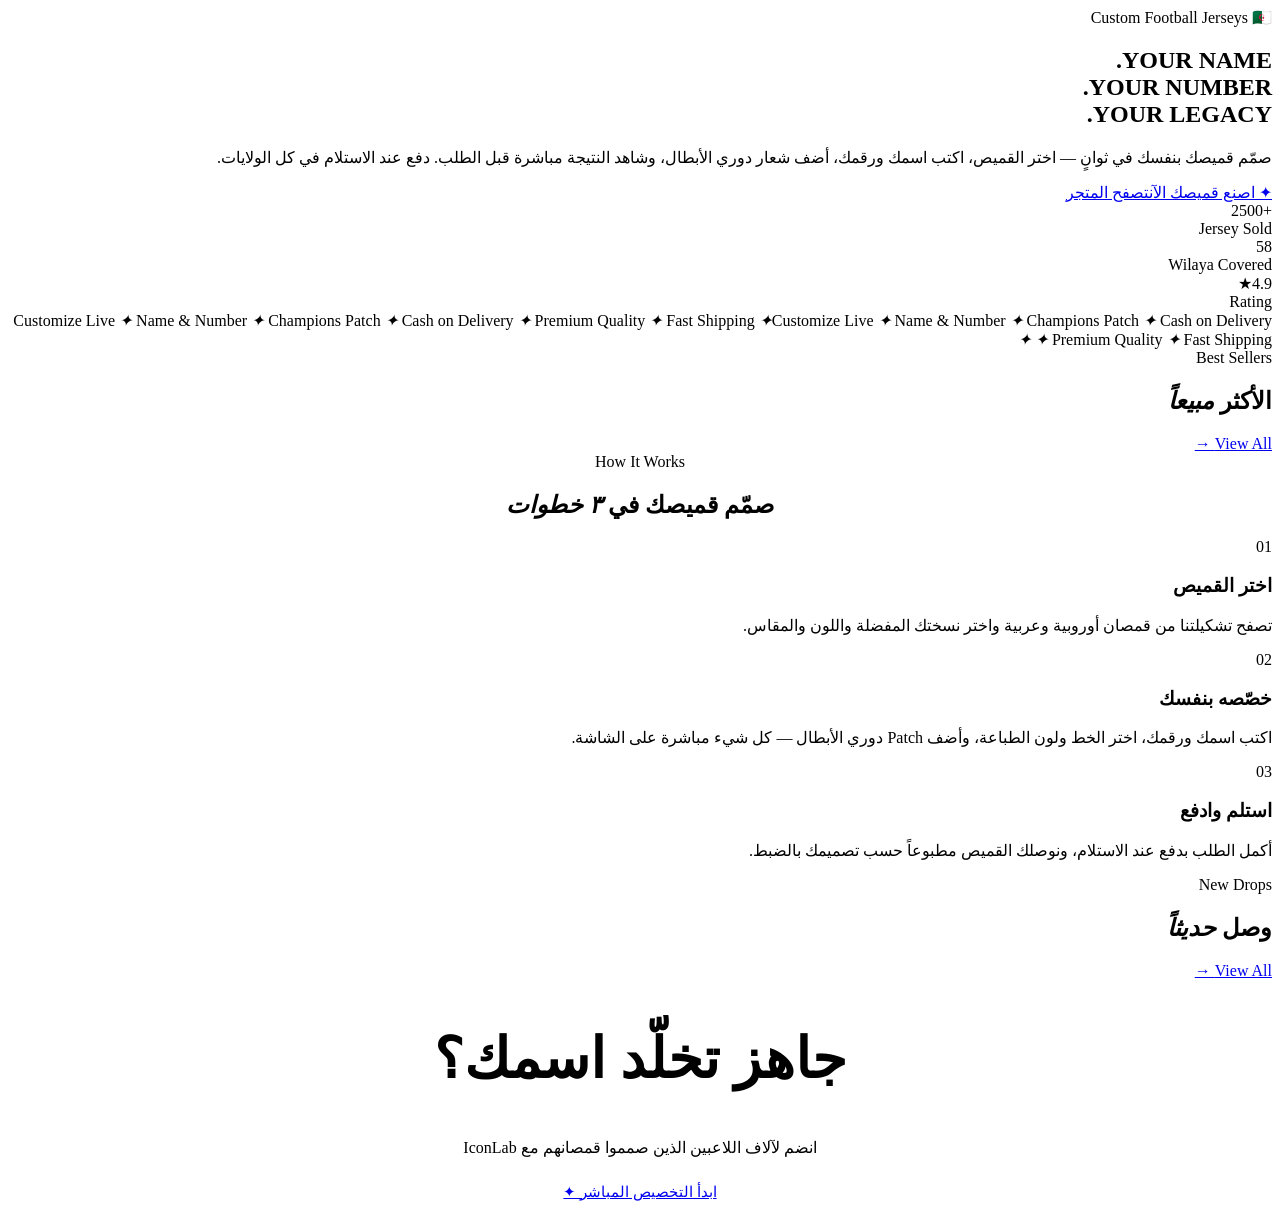
==== index.html @ 44ca44ce "Create index.html" ====
<!DOCTYPE html><html lang="ar" dir="rtl"><head><meta charset="UTF-8"><meta name="viewport" content="width=device-width, initial-scale=1.0">
<title>Home | IconLab</title>
<link rel="preconnect" href="https://fonts.googleapis.com"><link rel="preconnect" href="https://fonts.gstatic.com" crossorigin>
<link href="https://fonts.googleapis.com/css2?family=Bebas+Neue&family=Montserrat:wght@400;600;700;800&family=Anton&family=Teko:wght@500;600&family=Oswald:wght@500;700&display=swap" rel="stylesheet">
<link rel="stylesheet" href="css/style.css"><base target="_blank">
</head><body data-page="home" data-nav="Home">
<main>
<section class="hero"><div class="container hero-inner">
  <div>
    <span class="hero-tag">Custom Football Jerseys 🇩🇿</span>
    <h1>YOUR NAME.<br><span class="red">YOUR NUMBER.</span><br><span class="gold">YOUR LEGACY.</span></h1>
    <p>صمّم قميصك بنفسك في ثوانٍ — اختر القميص، اكتب اسمك ورقمك، أضف شعار دوري الأبطال، وشاهد النتيجة مباشرة قبل الطلب. دفع عند الاستلام في كل الولايات.</p>
    <div class="hero-actions"><a href="customizer.html" class="btn btn-red">✦ اصنع قميصك الآن</a><a href="shop.html" class="btn btn-outline">تصفح المتجر</a></div>
    <div class="hero-stats">
      <div><div class="num">+2500</div><div class="lbl">Jersey Sold</div></div>
      <div><div class="num">58</div><div class="lbl">Wilaya Covered</div></div>
      <div><div class="num">4.9★</div><div class="lbl">Rating</div></div>
    </div>
  </div>
  <div class="hero-visual"><div class="glow"></div><div class="hero-jersey" id="heroJersey"></div></div>
</div></section>

<div class="marquee"><div class="marquee-track"><span>Customize Live <i>✦</i> Name &amp; Number <i>✦</i> Champions Patch <i>✦</i> Cash on Delivery <i>✦</i> Premium Quality <i>✦</i> Fast Shipping <i>✦</i></span><span>Customize Live <i>✦</i> Name &amp; Number <i>✦</i> Champions Patch <i>✦</i> Cash on Delivery <i>✦</i> Premium Quality <i>✦</i> Fast Shipping <i>✦</i></span></div></div>

<section class="section"><div class="container">
  <div class="section-head"><div><span class="section-sub">Best Sellers</span><h2>الأكثر <em>مبيعاً</em></h2></div><a href="shop.html" class="btn btn-outline btn-sm">View All →</a></div>
  <div class="grid-products" id="featured"></div>
</div></section>

<section class="section" style="background:var(--dark);border-top:1px solid var(--line);border-bottom:1px solid var(--line)"><div class="container">
  <div class="section-head" style="justify-content:center;text-align:center"><div><span class="section-sub">How It Works</span><h2>صمّم قميصك في <em>٣ خطوات</em></h2></div></div>
  <div class="steps">
    <div class="step"><div class="n">01</div><h3>اختر القميص</h3><p>تصفح تشكيلتنا من قمصان أوروبية وعربية واختر نسختك المفضلة واللون والمقاس.</p></div>
    <div class="step"><div class="n">02</div><h3>خصّصه بنفسك</h3><p>اكتب اسمك ورقمك، اختر الخط ولون الطباعة، وأضف Patch دوري الأبطال — كل شيء مباشرة على الشاشة.</p></div>
    <div class="step"><div class="n">03</div><h3>استلم وادفع</h3><p>أكمل الطلب بدفع عند الاستلام، ونوصلك القميص مطبوعاً حسب تصميمك بالضبط.</p></div>
  </div>
</div></section>

<section class="section"><div class="container">
  <div class="section-head"><div><span class="section-sub">New Drops</span><h2>وصل <em>حديثاً</em></h2></div><a href="shop.html" class="btn btn-outline btn-sm">View All →</a></div>
  <div class="grid-products" id="latest"></div>
</div></section>

<section class="section" style="padding-top:0"><div class="container" style="text-align:center">
  <h2 style="font-size:clamp(34px,5vw,56px)">جاهز تخلّد <span style="color:var(--red)">اسمك</span>؟</h2>
  <p style="color:var(--grey);margin:14px 0 26px">انضم لآلاف اللاعبين الذين صمموا قمصانهم مع IconLab</p>
  <a href="customizer.html" class="btn btn-gold" style="font-size:15px;padding:18px 46px">ابدأ التخصيص المباشر ✦</a>
</div></section>
</main><script src="js/data.js"></script><script src="js/engine.js"></script><script src="js/pages.js"></script></body></html>
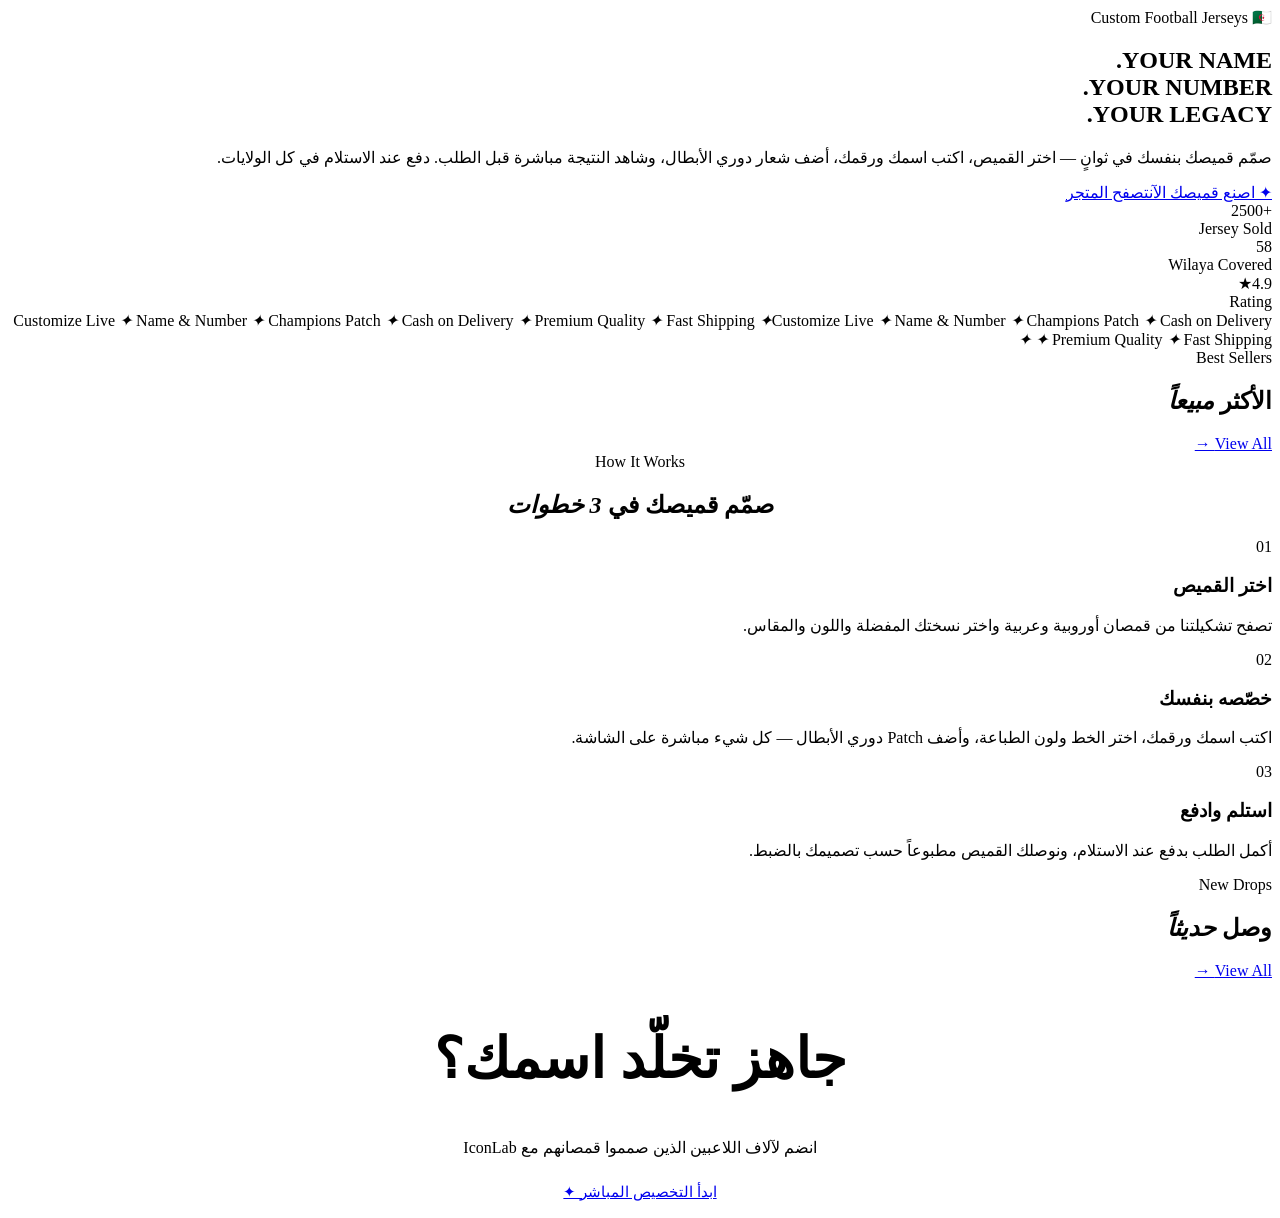
==== commit bf65c91c: "Add files via upload" ====
--- a/index.html
+++ b/index.html
@@ -1,49 +1,121 @@
-<!DOCTYPE html><html lang="ar" dir="rtl"><head><meta charset="UTF-8"><meta name="viewport" content="width=device-width, initial-scale=1.0">
-<title>Home | IconLab</title>
-<link rel="preconnect" href="https://fonts.googleapis.com"><link rel="preconnect" href="https://fonts.gstatic.com" crossorigin>
-<link href="https://fonts.googleapis.com/css2?family=Bebas+Neue&family=Montserrat:wght@400;600;700;800&family=Anton&family=Teko:wght@500;600&family=Oswald:wght@500;700&display=swap" rel="stylesheet">
-<link rel="stylesheet" href="css/style.css"><base target="_blank">
-</head><body data-page="home" data-nav="Home">
-<main>
-<section class="hero"><div class="container hero-inner">
-  <div>
-    <span class="hero-tag">Custom Football Jerseys 🇩🇿</span>
-    <h1>YOUR NAME.<br><span class="red">YOUR NUMBER.</span><br><span class="gold">YOUR LEGACY.</span></h1>
-    <p>صمّم قميصك بنفسك في ثوانٍ — اختر القميص، اكتب اسمك ورقمك، أضف شعار دوري الأبطال، وشاهد النتيجة مباشرة قبل الطلب. دفع عند الاستلام في كل الولايات.</p>
-    <div class="hero-actions"><a href="customizer.html" class="btn btn-red">✦ اصنع قميصك الآن</a><a href="shop.html" class="btn btn-outline">تصفح المتجر</a></div>
-    <div class="hero-stats">
-      <div><div class="num">+2500</div><div class="lbl">Jersey Sold</div></div>
-      <div><div class="num">58</div><div class="lbl">Wilaya Covered</div></div>
-      <div><div class="num">4.9★</div><div class="lbl">Rating</div></div>
-    </div>
-  </div>
-  <div class="hero-visual"><div class="glow"></div><div class="hero-jersey" id="heroJersey"></div></div>
-</div></section>
-
-<div class="marquee"><div class="marquee-track"><span>Customize Live <i>✦</i> Name &amp; Number <i>✦</i> Champions Patch <i>✦</i> Cash on Delivery <i>✦</i> Premium Quality <i>✦</i> Fast Shipping <i>✦</i></span><span>Customize Live <i>✦</i> Name &amp; Number <i>✦</i> Champions Patch <i>✦</i> Cash on Delivery <i>✦</i> Premium Quality <i>✦</i> Fast Shipping <i>✦</i></span></div></div>
-
-<section class="section"><div class="container">
-  <div class="section-head"><div><span class="section-sub">Best Sellers</span><h2>الأكثر <em>مبيعاً</em></h2></div><a href="shop.html" class="btn btn-outline btn-sm">View All →</a></div>
-  <div class="grid-products" id="featured"></div>
-</div></section>
-
-<section class="section" style="background:var(--dark);border-top:1px solid var(--line);border-bottom:1px solid var(--line)"><div class="container">
-  <div class="section-head" style="justify-content:center;text-align:center"><div><span class="section-sub">How It Works</span><h2>صمّم قميصك في <em>٣ خطوات</em></h2></div></div>
-  <div class="steps">
-    <div class="step"><div class="n">01</div><h3>اختر القميص</h3><p>تصفح تشكيلتنا من قمصان أوروبية وعربية واختر نسختك المفضلة واللون والمقاس.</p></div>
-    <div class="step"><div class="n">02</div><h3>خصّصه بنفسك</h3><p>اكتب اسمك ورقمك، اختر الخط ولون الطباعة، وأضف Patch دوري الأبطال — كل شيء مباشرة على الشاشة.</p></div>
-    <div class="step"><div class="n">03</div><h3>استلم وادفع</h3><p>أكمل الطلب بدفع عند الاستلام، ونوصلك القميص مطبوعاً حسب تصميمك بالضبط.</p></div>
-  </div>
-</div></section>
-
-<section class="section"><div class="container">
-  <div class="section-head"><div><span class="section-sub">New Drops</span><h2>وصل <em>حديثاً</em></h2></div><a href="shop.html" class="btn btn-outline btn-sm">View All →</a></div>
-  <div class="grid-products" id="latest"></div>
-</div></section>
-
-<section class="section" style="padding-top:0"><div class="container" style="text-align:center">
-  <h2 style="font-size:clamp(34px,5vw,56px)">جاهز تخلّد <span style="color:var(--red)">اسمك</span>؟</h2>
-  <p style="color:var(--grey);margin:14px 0 26px">انضم لآلاف اللاعبين الذين صمموا قمصانهم مع IconLab</p>
-  <a href="customizer.html" class="btn btn-gold" style="font-size:15px;padding:18px 46px">ابدأ التخصيص المباشر ✦</a>
-</div></section>
-</main><script src="js/data.js"></script><script src="js/engine.js"></script><script src="js/pages.js"></script></body></html>
+<!DOCTYPE html>
+<html lang="ar" dir="rtl">
+
+<head>
+  <meta charset="UTF-8">
+  <meta name="viewport" content="width=device-width, initial-scale=1.0">
+  <title>Home | IconLab</title>
+  <link rel="preconnect" href="https://fonts.googleapis.com">
+  <link rel="preconnect" href="https://fonts.gstatic.com" crossorigin>
+  <link
+    href="https://fonts.googleapis.com/css2?family=Bebas+Neue&family=Montserrat:wght@400;600;700;800&family=Anton&family=Teko:wght@500;600&family=Oswald:wght@500;700&display=swap"
+    rel="stylesheet">
+  <link rel="stylesheet" href="css/style.css">
+  <base target="_blank">
+</head>
+
+<body data-page="home" data-nav="Home">
+  <main>
+    <section class="hero">
+      <div class="container hero-inner">
+        <div>
+          <span class="hero-tag">Custom Football Jerseys 🇩🇿</span>
+          <h1>YOUR NAME.<br><span class="red">YOUR NUMBER.</span><br><span class="gold">YOUR LEGACY.</span></h1>
+          <p>صمّم قميصك بنفسك في ثوانٍ — اختر القميص، اكتب اسمك ورقمك، أضف شعار دوري الأبطال، وشاهد النتيجة مباشرة قبل
+            الطلب. دفع عند الاستلام في كل الولايات.</p>
+          <div class="hero-actions"><a href="customizer.html" class="btn btn-red">✦ اصنع قميصك الآن</a><a
+              href="shop.html" class="btn btn-outline">تصفح المتجر</a></div>
+          <div class="hero-stats">
+            <div>
+              <div class="num">+2500</div>
+              <div class="lbl">Jersey Sold</div>
+            </div>
+            <div>
+              <div class="num">58</div>
+              <div class="lbl">Wilaya Covered</div>
+            </div>
+            <div>
+              <div class="num">4.9★</div>
+              <div class="lbl">Rating</div>
+            </div>
+          </div>
+        </div>
+        <div class="hero-visual">
+          <div class="glow"></div>
+          <div class="hero-jersey" id="heroJersey"></div>
+        </div>
+      </div>
+    </section>
+
+    <div class="marquee">
+      <div class="marquee-track"><span>Customize Live <i>✦</i> Name &amp; Number <i>✦</i> Champions Patch <i>✦</i> Cash
+          on Delivery <i>✦</i> Premium Quality <i>✦</i> Fast Shipping <i>✦</i></span><span>Customize Live <i>✦</i> Name
+          &amp; Number <i>✦</i> Champions Patch <i>✦</i> Cash on Delivery <i>✦</i> Premium Quality <i>✦</i> Fast
+          Shipping <i>✦</i></span></div>
+    </div>
+
+    <section class="section">
+      <div class="container">
+        <div class="section-head">
+          <div><span class="section-sub">Best Sellers</span>
+            <h2>الأكثر <em>مبيعاً</em></h2>
+          </div><a href="shop.html" class="btn btn-outline btn-sm">View All →</a>
+        </div>
+        <div class="grid-products" id="featured"></div>
+      </div>
+    </section>
+
+    <section class="section"
+      style="background:var(--dark);border-top:1px solid var(--line);border-bottom:1px solid var(--line)">
+      <div class="container">
+        <div class="section-head" style="justify-content:center;text-align:center">
+          <div><span class="section-sub">How It Works</span>
+            <h2>صمّم قميصك في <em>3 خطوات</em></h2>
+          </div>
+        </div>
+        <div class="steps">
+          <div class="step">
+            <div class="n">01</div>
+            <h3>اختر القميص</h3>
+            <p>تصفح تشكيلتنا من قمصان أوروبية وعربية واختر نسختك المفضلة واللون والمقاس.</p>
+          </div>
+          <div class="step">
+            <div class="n">02</div>
+            <h3>خصّصه بنفسك</h3>
+            <p>اكتب اسمك ورقمك، اختر الخط ولون الطباعة، وأضف Patch دوري الأبطال — كل شيء مباشرة على الشاشة.</p>
+          </div>
+          <div class="step">
+            <div class="n">03</div>
+            <h3>استلم وادفع</h3>
+            <p>أكمل الطلب بدفع عند الاستلام، ونوصلك القميص مطبوعاً حسب تصميمك بالضبط.</p>
+          </div>
+        </div>
+      </div>
+    </section>
+
+    <section class="section">
+      <div class="container">
+        <div class="section-head">
+          <div><span class="section-sub">New Drops</span>
+            <h2>وصل <em>حديثاً</em></h2>
+          </div><a href="shop.html" class="btn btn-outline btn-sm">View All →</a>
+        </div>
+        <div class="grid-products" id="latest"></div>
+      </div>
+    </section>
+
+    <section class="section" style="padding-top:0">
+      <div class="container" style="text-align:center">
+        <h2 style="font-size:clamp(34px,5vw,56px)">جاهز تخلّد <span style="color:var(--red)">اسمك</span>؟</h2>
+        <p style="color:var(--grey);margin:14px 0 26px">انضم لآلاف اللاعبين الذين صمموا قمصانهم مع IconLab</p>
+        <a href="customizer.html" class="btn btn-gold" style="font-size:15px;padding:18px 46px">ابدأ التخصيص المباشر
+          ✦</a>
+      </div>
+    </section>
+  </main>
+  <script src="js/data.js"></script>
+  <script src="js/engine.js"></script>
+  <script src="js/pages.js"></script>
+</body>
+
+</html>
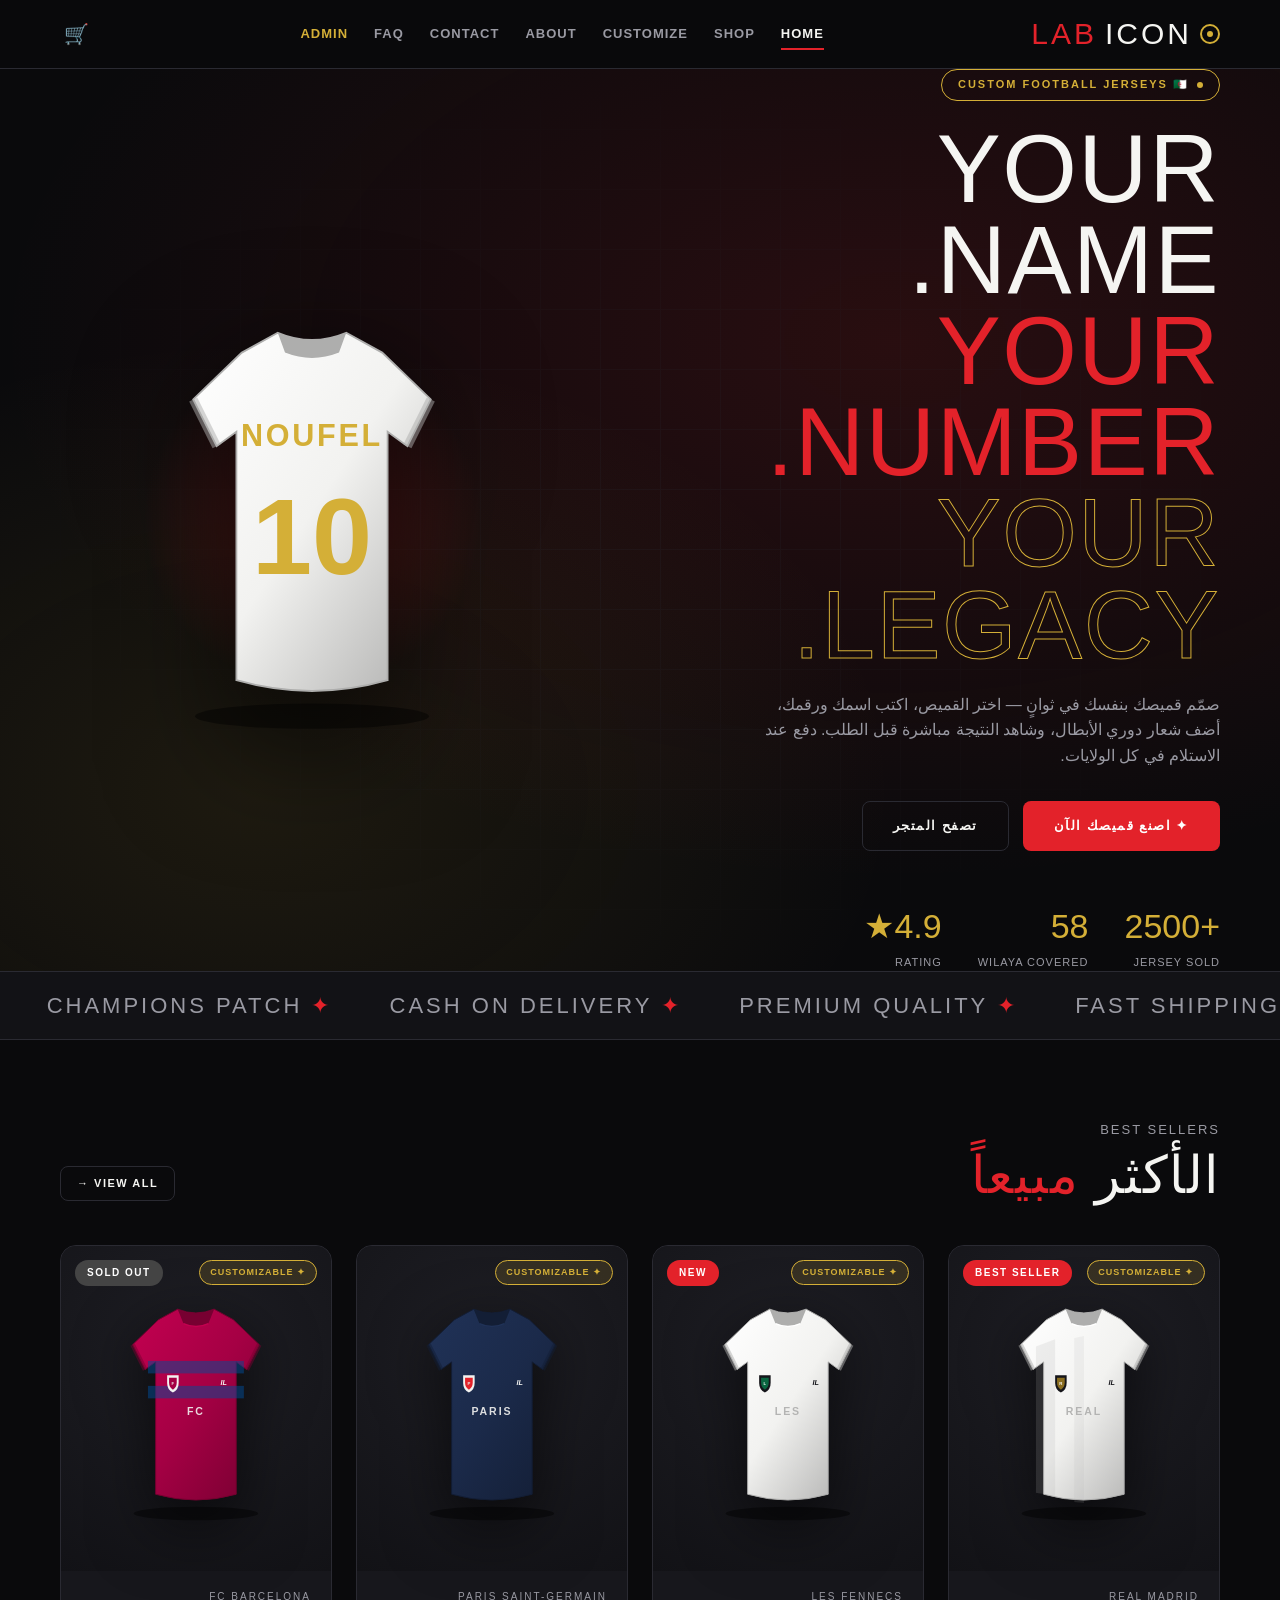
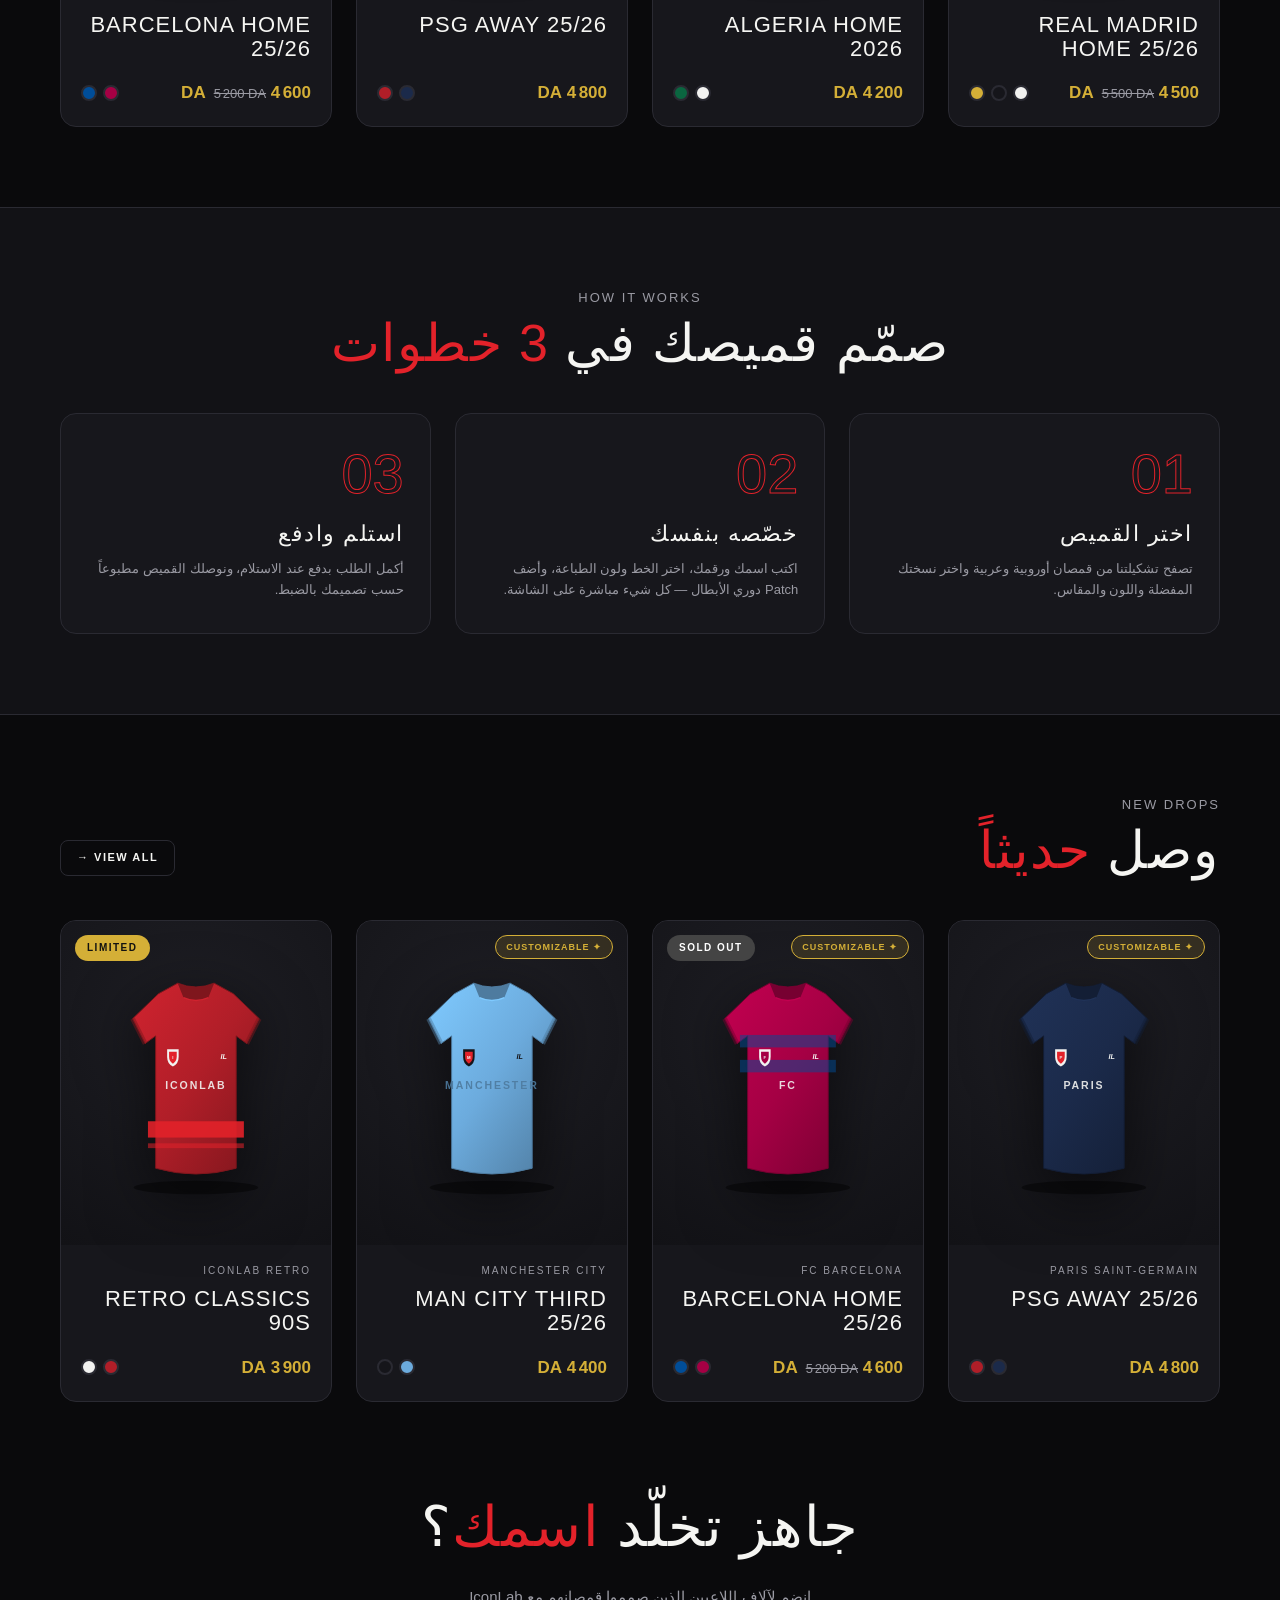
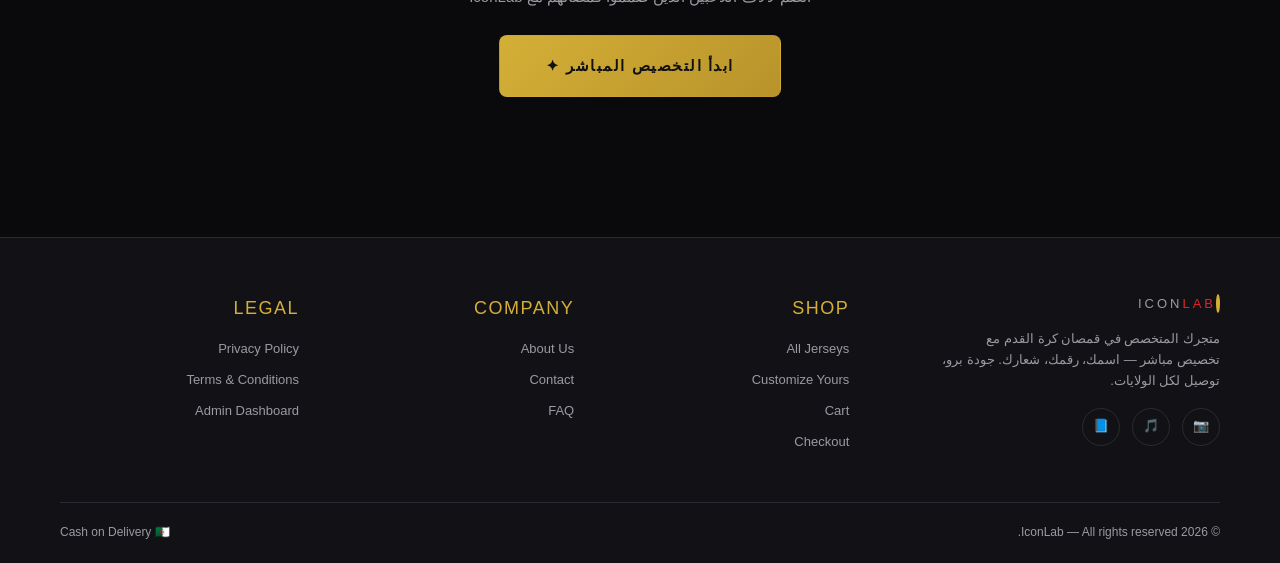
==== commit 0f93bc96: "Fix HTML template placeholders and enhance Live Customizer UI Co-authored-by: imadtbn <220245478+ima" ====
--- a/index.html
+++ b/index.html
@@ -1,121 +1,120 @@
-<!DOCTYPE html>
-<html lang="ar" dir="rtl">
-
-<head>
-  <meta charset="UTF-8">
-  <meta name="viewport" content="width=device-width, initial-scale=1.0">
-  <title>Home | IconLab</title>
-  <link rel="preconnect" href="https://fonts.googleapis.com">
-  <link rel="preconnect" href="https://fonts.gstatic.com" crossorigin>
-  <link
-    href="https://fonts.googleapis.com/css2?family=Bebas+Neue&family=Montserrat:wght@400;600;700;800&family=Anton&family=Teko:wght@500;600&family=Oswald:wght@500;700&display=swap"
-    rel="stylesheet">
-  <link rel="stylesheet" href="css/style.css">
-  <base target="_blank">
-</head>
-
-<body data-page="home" data-nav="Home">
-  <main>
-    <section class="hero">
-      <div class="container hero-inner">
-        <div>
-          <span class="hero-tag">Custom Football Jerseys 🇩🇿</span>
-          <h1>YOUR NAME.<br><span class="red">YOUR NUMBER.</span><br><span class="gold">YOUR LEGACY.</span></h1>
-          <p>صمّم قميصك بنفسك في ثوانٍ — اختر القميص، اكتب اسمك ورقمك، أضف شعار دوري الأبطال، وشاهد النتيجة مباشرة قبل
-            الطلب. دفع عند الاستلام في كل الولايات.</p>
-          <div class="hero-actions"><a href="customizer.html" class="btn btn-red">✦ اصنع قميصك الآن</a><a
-              href="shop.html" class="btn btn-outline">تصفح المتجر</a></div>
-          <div class="hero-stats">
-            <div>
-              <div class="num">+2500</div>
-              <div class="lbl">Jersey Sold</div>
-            </div>
-            <div>
-              <div class="num">58</div>
-              <div class="lbl">Wilaya Covered</div>
-            </div>
-            <div>
-              <div class="num">4.9★</div>
-              <div class="lbl">Rating</div>
-            </div>
-          </div>
-        </div>
-        <div class="hero-visual">
-          <div class="glow"></div>
-          <div class="hero-jersey" id="heroJersey"></div>
-        </div>
-      </div>
-    </section>
-
-    <div class="marquee">
-      <div class="marquee-track"><span>Customize Live <i>✦</i> Name &amp; Number <i>✦</i> Champions Patch <i>✦</i> Cash
-          on Delivery <i>✦</i> Premium Quality <i>✦</i> Fast Shipping <i>✦</i></span><span>Customize Live <i>✦</i> Name
-          &amp; Number <i>✦</i> Champions Patch <i>✦</i> Cash on Delivery <i>✦</i> Premium Quality <i>✦</i> Fast
-          Shipping <i>✦</i></span></div>
-    </div>
-
-    <section class="section">
-      <div class="container">
-        <div class="section-head">
-          <div><span class="section-sub">Best Sellers</span>
-            <h2>الأكثر <em>مبيعاً</em></h2>
-          </div><a href="shop.html" class="btn btn-outline btn-sm">View All →</a>
-        </div>
-        <div class="grid-products" id="featured"></div>
-      </div>
-    </section>
-
-    <section class="section"
-      style="background:var(--dark);border-top:1px solid var(--line);border-bottom:1px solid var(--line)">
-      <div class="container">
-        <div class="section-head" style="justify-content:center;text-align:center">
-          <div><span class="section-sub">How It Works</span>
-            <h2>صمّم قميصك في <em>3 خطوات</em></h2>
-          </div>
-        </div>
-        <div class="steps">
-          <div class="step">
-            <div class="n">01</div>
-            <h3>اختر القميص</h3>
-            <p>تصفح تشكيلتنا من قمصان أوروبية وعربية واختر نسختك المفضلة واللون والمقاس.</p>
-          </div>
-          <div class="step">
-            <div class="n">02</div>
-            <h3>خصّصه بنفسك</h3>
-            <p>اكتب اسمك ورقمك، اختر الخط ولون الطباعة، وأضف Patch دوري الأبطال — كل شيء مباشرة على الشاشة.</p>
-          </div>
-          <div class="step">
-            <div class="n">03</div>
-            <h3>استلم وادفع</h3>
-            <p>أكمل الطلب بدفع عند الاستلام، ونوصلك القميص مطبوعاً حسب تصميمك بالضبط.</p>
-          </div>
-        </div>
-      </div>
-    </section>
-
-    <section class="section">
-      <div class="container">
-        <div class="section-head">
-          <div><span class="section-sub">New Drops</span>
-            <h2>وصل <em>حديثاً</em></h2>
-          </div><a href="shop.html" class="btn btn-outline btn-sm">View All →</a>
-        </div>
-        <div class="grid-products" id="latest"></div>
-      </div>
-    </section>
-
-    <section class="section" style="padding-top:0">
-      <div class="container" style="text-align:center">
-        <h2 style="font-size:clamp(34px,5vw,56px)">جاهز تخلّد <span style="color:var(--red)">اسمك</span>؟</h2>
-        <p style="color:var(--grey);margin:14px 0 26px">انضم لآلاف اللاعبين الذين صمموا قمصانهم مع IconLab</p>
-        <a href="customizer.html" class="btn btn-gold" style="font-size:15px;padding:18px 46px">ابدأ التخصيص المباشر
-          ✦</a>
-      </div>
-    </section>
-  </main>
-  <script src="js/data.js"></script>
-  <script src="js/engine.js"></script>
-  <script src="js/pages.js"></script>
-</body>
-
+<!DOCTYPE html>
+<html lang="ar" dir="rtl">
+
+<head>
+  <meta charset="UTF-8">
+  <meta name="viewport" content="width=device-width, initial-scale=1.0">
+  <title>Home | IconLab</title>
+  <link rel="preconnect" href="https://fonts.googleapis.com">
+  <link rel="preconnect" href="https://fonts.gstatic.com" crossorigin>
+  <link
+    href="https://fonts.googleapis.com/css2?family=Bebas+Neue&family=Montserrat:wght@400;600;700;800&family=Anton&family=Teko:wght@500;600&family=Oswald:wght@500;700&display=swap"
+    rel="stylesheet">
+  <link rel="stylesheet" href="css/style.css">
+</head>
+
+<body data-page="home" data-nav="Home">
+  <main>
+    <section class="hero">
+      <div class="container hero-inner">
+        <div>
+          <span class="hero-tag">Custom Football Jerseys 🇩🇿</span>
+          <h1>YOUR NAME.<br><span class="red">YOUR NUMBER.</span><br><span class="gold">YOUR LEGACY.</span></h1>
+          <p>صمّم قميصك بنفسك في ثوانٍ — اختر القميص، اكتب اسمك ورقمك، أضف شعار دوري الأبطال، وشاهد النتيجة مباشرة قبل
+            الطلب. دفع عند الاستلام في كل الولايات.</p>
+          <div class="hero-actions"><a href="customizer.html" class="btn btn-red">✦ اصنع قميصك الآن</a><a
+              href="shop.html" class="btn btn-outline">تصفح المتجر</a></div>
+          <div class="hero-stats">
+            <div>
+              <div class="num">+2500</div>
+              <div class="lbl">Jersey Sold</div>
+            </div>
+            <div>
+              <div class="num">58</div>
+              <div class="lbl">Wilaya Covered</div>
+            </div>
+            <div>
+              <div class="num">4.9★</div>
+              <div class="lbl">Rating</div>
+            </div>
+          </div>
+        </div>
+        <div class="hero-visual">
+          <div class="glow"></div>
+          <div class="hero-jersey" id="heroJersey"></div>
+        </div>
+      </div>
+    </section>
+
+    <div class="marquee">
+      <div class="marquee-track"><span>Customize Live <i>✦</i> Name &amp; Number <i>✦</i> Champions Patch <i>✦</i> Cash
+          on Delivery <i>✦</i> Premium Quality <i>✦</i> Fast Shipping <i>✦</i></span><span>Customize Live <i>✦</i> Name
+          &amp; Number <i>✦</i> Champions Patch <i>✦</i> Cash on Delivery <i>✦</i> Premium Quality <i>✦</i> Fast
+          Shipping <i>✦</i></span></div>
+    </div>
+
+    <section class="section">
+      <div class="container">
+        <div class="section-head">
+          <div><span class="section-sub">Best Sellers</span>
+            <h2>الأكثر <em>مبيعاً</em></h2>
+          </div><a href="shop.html" class="btn btn-outline btn-sm">View All →</a>
+        </div>
+        <div class="grid-products" id="featured"></div>
+      </div>
+    </section>
+
+    <section class="section"
+      style="background:var(--dark);border-top:1px solid var(--line);border-bottom:1px solid var(--line)">
+      <div class="container">
+        <div class="section-head" style="justify-content:center;text-align:center">
+          <div><span class="section-sub">How It Works</span>
+            <h2>صمّم قميصك في <em>3 خطوات</em></h2>
+          </div>
+        </div>
+        <div class="steps">
+          <div class="step">
+            <div class="n">01</div>
+            <h3>اختر القميص</h3>
+            <p>تصفح تشكيلتنا من قمصان أوروبية وعربية واختر نسختك المفضلة واللون والمقاس.</p>
+          </div>
+          <div class="step">
+            <div class="n">02</div>
+            <h3>خصّصه بنفسك</h3>
+            <p>اكتب اسمك ورقمك، اختر الخط ولون الطباعة، وأضف Patch دوري الأبطال — كل شيء مباشرة على الشاشة.</p>
+          </div>
+          <div class="step">
+            <div class="n">03</div>
+            <h3>استلم وادفع</h3>
+            <p>أكمل الطلب بدفع عند الاستلام، ونوصلك القميص مطبوعاً حسب تصميمك بالضبط.</p>
+          </div>
+        </div>
+      </div>
+    </section>
+
+    <section class="section">
+      <div class="container">
+        <div class="section-head">
+          <div><span class="section-sub">New Drops</span>
+            <h2>وصل <em>حديثاً</em></h2>
+          </div><a href="shop.html" class="btn btn-outline btn-sm">View All →</a>
+        </div>
+        <div class="grid-products" id="latest"></div>
+      </div>
+    </section>
+
+    <section class="section" style="padding-top:0">
+      <div class="container" style="text-align:center">
+        <h2 style="font-size:clamp(34px,5vw,56px)">جاهز تخلّد <span style="color:var(--red)">اسمك</span>؟</h2>
+        <p style="color:var(--grey);margin:14px 0 26px">انضم لآلاف اللاعبين الذين صمموا قمصانهم مع IconLab</p>
+        <a href="customizer.html" class="btn btn-gold" style="font-size:15px;padding:18px 46px">ابدأ التخصيص المباشر
+          ✦</a>
+      </div>
+    </section>
+  </main>
+  <script src="js/data.js"></script>
+  <script src="js/engine.js"></script>
+  <script src="js/pages.js"></script>
+</body>
+
 </html>
--- a/css/style.css
+++ b/css/style.css
@@ -0,0 +1,1581 @@
+/* ============ ICONLAB - PREMIUM FOOTBALL STORE ============ */
+:root {
+  --black: #0a0a0c;
+  --dark: #121216;
+  --card: #17171c;
+  --card2: #1e1e24;
+  --white: #f5f5f2;
+  --grey: #9a9aa3;
+  --line: #2a2a32;
+  --red: #e3222a;
+  --gold: #d4af37;
+  --gold2: #f0d47a;
+  --radius: 16px;
+  --font-head: "Bebas Neue", sans-serif;
+  --font-body: "Montserrat", sans-serif;
+}
+* {
+  margin: 0;
+  padding: 0;
+  box-sizing: border-box;
+}
+html {
+  scroll-behavior: smooth;
+}
+body {
+  background: var(--black);
+  color: var(--white);
+  font-family: var(--font-body);
+  font-size: 15px;
+  line-height: 1.6;
+  -webkit-font-smoothing: antialiased;
+}
+h1,
+h2,
+h3,
+h4,
+.bebas {
+  font-family: var(--font-head);
+  letter-spacing: 1.5px;
+  font-weight: 400;
+}
+img,
+svg {
+  max-width: 100%;
+  display: block;
+}
+a {
+  color: inherit;
+  text-decoration: none;
+}
+button {
+  font-family: inherit;
+  cursor: pointer;
+  border: none;
+}
+input,
+select,
+textarea {
+  font-family: inherit;
+  font-size: 14px;
+}
+.container {
+  max-width: 1200px;
+  margin: 0 auto;
+  padding: 0 20px;
+}
+::selection {
+  background: var(--red);
+  color: #fff;
+}
+::-webkit-scrollbar {
+  width: 9px;
+}
+::-webkit-scrollbar-track {
+  background: var(--dark);
+}
+::-webkit-scrollbar-thumb {
+  background: #333;
+  border-radius: 9px;
+}
+
+/* ---------- HEADER ---------- */
+header {
+  position: sticky;
+  top: 0;
+  z-index: 100;
+  background: rgba(10, 10, 12, 0.88);
+  backdrop-filter: blur(14px);
+  border-bottom: 1px solid var(--line);
+}
+.nav {
+  display: flex;
+  align-items: center;
+  justify-content: space-between;
+  height: 68px;
+}
+.logo {
+  font-family: var(--font-head);
+  font-size: 30px;
+  letter-spacing: 3px;
+  display: flex;
+  align-items: center;
+  gap: 8px;
+}
+.logo span {
+  color: var(--red);
+}
+.logo .ball {
+  width: 20px;
+  height: 20px;
+  border: 2px solid var(--gold);
+  border-radius: 50%;
+  position: relative;
+}
+.logo .ball::after {
+  content: "";
+  position: absolute;
+  inset: 5px;
+  background: var(--gold);
+  border-radius: 50%;
+}
+.nav-links {
+  display: flex;
+  gap: 26px;
+  align-items: center;
+  font-size: 13px;
+  font-weight: 600;
+  text-transform: uppercase;
+  letter-spacing: 1px;
+}
+.nav-links a {
+  color: var(--grey);
+  transition: 0.25s;
+  position: relative;
+}
+.nav-links a:hover,
+.nav-links a.active {
+  color: var(--white);
+}
+.nav-links a.active::after {
+  content: "";
+  position: absolute;
+  left: 0;
+  right: 0;
+  bottom: -6px;
+  height: 2px;
+  background: var(--red);
+}
+.nav-icons {
+  display: flex;
+  gap: 16px;
+  align-items: center;
+}
+.icon-btn {
+  background: none;
+  color: var(--white);
+  font-size: 20px;
+  position: relative;
+  padding: 4px;
+}
+.cart-count {
+  position: absolute;
+  top: -6px;
+  right: -8px;
+  background: var(--red);
+  color: #fff;
+  font-size: 10px;
+  font-weight: 700;
+  width: 18px;
+  height: 18px;
+  border-radius: 50%;
+  display: flex;
+  align-items: center;
+  justify-content: center;
+}
+.burger {
+  display: none;
+  background: none;
+  color: #fff;
+  font-size: 24px;
+}
+
+/* ---------- BUTTONS ---------- */
+.btn {
+  display: inline-flex;
+  align-items: center;
+  justify-content: center;
+  gap: 10px;
+  padding: 14px 30px;
+  font-weight: 700;
+  font-size: 13px;
+  letter-spacing: 1.5px;
+  text-transform: uppercase;
+  border-radius: 8px;
+  transition: 0.25s;
+  border: 1px solid transparent;
+}
+.btn-red {
+  background: var(--red);
+  color: #fff;
+}
+.btn-red:hover {
+  background: #c01820;
+  transform: translateY(-2px);
+  box-shadow: 0 8px 24px rgba(227, 34, 42, 0.35);
+}
+.btn-gold {
+  background: linear-gradient(135deg, var(--gold), #b8932a);
+  color: #111;
+}
+.btn-gold:hover {
+  transform: translateY(-2px);
+  box-shadow: 0 8px 24px rgba(212, 175, 55, 0.3);
+}
+.btn-outline {
+  background: transparent;
+  color: var(--white);
+  border-color: var(--line);
+}
+.btn-outline:hover {
+  border-color: var(--gold);
+  color: var(--gold);
+}
+.btn-dark {
+  background: var(--card2);
+  color: var(--white);
+}
+.btn-dark:hover {
+  border-color: var(--red);
+}
+.btn-block {
+  width: 100%;
+}
+.btn:disabled {
+  opacity: 0.45;
+  cursor: not-allowed;
+  transform: none !important;
+}
+.btn-sm {
+  padding: 8px 16px;
+  font-size: 11px;
+}
+
+/* ---------- HERO ---------- */
+.hero {
+  position: relative;
+  min-height: 82vh;
+  display: flex;
+  align-items: center;
+  overflow: hidden;
+  background:
+    radial-gradient(
+      ellipse 70% 60% at 70% 30%,
+      rgba(227, 34, 42, 0.14),
+      transparent
+    ),
+    radial-gradient(
+      ellipse 50% 50% at 20% 80%,
+      rgba(212, 175, 55, 0.1),
+      transparent
+    ),
+    var(--black);
+}
+.hero::before {
+  content: "";
+  position: absolute;
+  inset: 0;
+  background-image:
+    linear-gradient(var(--line) 1px, transparent 1px),
+    linear-gradient(90deg, var(--line) 1px, transparent 1px);
+  background-size: 60px 60px;
+  opacity: 0.25;
+  mask-image: radial-gradient(ellipse at center, black, transparent 75%);
+}
+.hero-inner {
+  position: relative;
+  display: grid;
+  grid-template-columns: 1.1fr 0.9fr;
+  gap: 40px;
+  align-items: center;
+  width: 100%;
+}
+.hero-tag {
+  display: inline-flex;
+  align-items: center;
+  gap: 8px;
+  border: 1px solid var(--gold);
+  color: var(--gold);
+  padding: 6px 16px;
+  border-radius: 99px;
+  font-size: 11px;
+  font-weight: 700;
+  letter-spacing: 2px;
+  text-transform: uppercase;
+  margin-bottom: 22px;
+}
+.hero-tag::before {
+  content: "";
+  width: 6px;
+  height: 6px;
+  background: var(--gold);
+  border-radius: 50%;
+}
+.hero h1 {
+  font-size: clamp(52px, 8vw, 96px);
+  line-height: 0.95;
+  text-transform: uppercase;
+}
+.hero h1 .red {
+  color: var(--red);
+}
+.hero h1 .gold {
+  color: var(--gold);
+  -webkit-text-stroke: 1px var(--gold);
+  color: transparent;
+}
+.hero p {
+  color: var(--grey);
+  max-width: 480px;
+  margin: 22px 0 32px;
+  font-size: 16px;
+}
+.hero-actions {
+  display: flex;
+  gap: 14px;
+  flex-wrap: wrap;
+}
+.hero-stats {
+  display: flex;
+  gap: 36px;
+  margin-top: 48px;
+}
+.hero-stats .num {
+  font-family: var(--font-head);
+  font-size: 34px;
+  color: var(--gold);
+}
+.hero-stats .lbl {
+  font-size: 11px;
+  color: var(--grey);
+  text-transform: uppercase;
+  letter-spacing: 1px;
+}
+.hero-visual {
+  position: relative;
+  display: flex;
+  justify-content: center;
+}
+.hero-visual .glow {
+  position: absolute;
+  width: 340px;
+  height: 340px;
+  background: radial-gradient(circle, rgba(227, 34, 42, 0.3), transparent 70%);
+  border-radius: 50%;
+  top: 50%;
+  left: 50%;
+  transform: translate(-50%, -50%);
+}
+.hero-jersey {
+  width: min(360px, 80%);
+  filter: drop-shadow(0 30px 60px rgba(0, 0, 0, 0.7));
+  animation: float 5s ease-in-out infinite;
+}
+@keyframes float {
+  0%,
+  100% {
+    transform: translateY(0) rotate(-2deg);
+  }
+  50% {
+    transform: translateY(-16px) rotate(2deg);
+  }
+}
+
+/* ---------- SECTIONS ---------- */
+.section {
+  padding: 80px 0;
+}
+.section-head {
+  display: flex;
+  align-items: end;
+  justify-content: space-between;
+  margin-bottom: 44px;
+  gap: 20px;
+  flex-wrap: wrap;
+}
+.section-head h2 {
+  font-size: clamp(34px, 4.5vw, 52px);
+  text-transform: uppercase;
+  line-height: 1;
+}
+.section-head h2 em {
+  font-style: normal;
+  color: var(--red);
+}
+.section-sub {
+  color: var(--grey);
+  font-size: 13px;
+  text-transform: uppercase;
+  letter-spacing: 2px;
+  margin-bottom: 8px;
+  display: block;
+}
+
+/* ---------- PRODUCT CARDS ---------- */
+.grid-products {
+  display: grid;
+  grid-template-columns: repeat(auto-fill, minmax(260px, 1fr));
+  gap: 24px;
+}
+.p-card {
+  background: var(--card);
+  border: 1px solid var(--line);
+  border-radius: var(--radius);
+  overflow: hidden;
+  transition: 0.3s;
+  position: relative;
+  display: flex;
+  flex-direction: column;
+}
+.p-card:hover {
+  transform: translateY(-6px);
+  border-color: var(--red);
+  box-shadow: 0 20px 50px rgba(0, 0, 0, 0.5);
+}
+.p-thumb {
+  position: relative;
+  aspect-ratio: 4/4.4;
+  display: flex;
+  align-items: center;
+  justify-content: center;
+  padding: 26px;
+  background: radial-gradient(circle at 50% 30%, var(--card2), var(--dark));
+}
+.p-thumb svg {
+  height: 88%;
+  filter: drop-shadow(0 16px 30px rgba(0, 0, 0, 0.6));
+  transition: 0.4s;
+}
+.p-card:hover .p-thumb svg {
+  transform: scale(1.05) rotate(-2deg);
+}
+.p-badge {
+  position: absolute;
+  top: 14px;
+  left: 14px;
+  background: var(--red);
+  color: #fff;
+  font-size: 10px;
+  font-weight: 800;
+  letter-spacing: 1.5px;
+  text-transform: uppercase;
+  padding: 5px 12px;
+  border-radius: 99px;
+  z-index: 2;
+}
+.p-badge.gold {
+  background: var(--gold);
+  color: #111;
+}
+.p-badge.out {
+  background: #444;
+}
+.p-custom {
+  position: absolute;
+  top: 14px;
+  right: 14px;
+  background: rgba(212, 175, 55, 0.15);
+  border: 1px solid var(--gold);
+  color: var(--gold);
+  font-size: 9px;
+  font-weight: 800;
+  letter-spacing: 1px;
+  text-transform: uppercase;
+  padding: 4px 10px;
+  border-radius: 99px;
+  z-index: 2;
+}
+.p-info {
+  padding: 18px 20px 20px;
+  display: flex;
+  flex-direction: column;
+  gap: 8px;
+  flex: 1;
+}
+.p-team {
+  font-size: 10px;
+  color: var(--grey);
+  text-transform: uppercase;
+  letter-spacing: 2px;
+}
+.p-name {
+  font-family: var(--font-head);
+  font-size: 22px;
+  letter-spacing: 1px;
+  text-transform: uppercase;
+  line-height: 1.1;
+}
+.p-meta {
+  display: flex;
+  justify-content: space-between;
+  align-items: center;
+  margin-top: auto;
+  padding-top: 10px;
+}
+.p-price {
+  font-weight: 800;
+  font-size: 17px;
+  color: var(--gold);
+}
+.p-price .old {
+  color: var(--grey);
+  text-decoration: line-through;
+  font-weight: 400;
+  font-size: 13px;
+  margin-left: 8px;
+}
+.p-colors {
+  display: flex;
+  gap: 6px;
+}
+.dot {
+  width: 16px;
+  height: 16px;
+  border-radius: 50%;
+  border: 2px solid var(--line);
+}
+
+/* ---------- HOW IT WORKS ---------- */
+.steps {
+  display: grid;
+  grid-template-columns: repeat(auto-fit, minmax(240px, 1fr));
+  gap: 24px;
+}
+.step {
+  background: var(--card);
+  border: 1px solid var(--line);
+  border-radius: var(--radius);
+  padding: 32px 26px;
+  position: relative;
+  transition: 0.3s;
+}
+.step:hover {
+  border-color: var(--gold);
+  transform: translateY(-4px);
+}
+.step .n {
+  font-family: var(--font-head);
+  font-size: 56px;
+  color: transparent;
+  -webkit-text-stroke: 1px var(--red);
+  line-height: 1;
+}
+.step h3 {
+  font-size: 22px;
+  margin: 14px 0 8px;
+  text-transform: uppercase;
+}
+.step p {
+  color: var(--grey);
+  font-size: 13px;
+}
+
+/* ---------- MARQUEE ---------- */
+.marquee {
+  overflow: hidden;
+  border-top: 1px solid var(--line);
+  border-bottom: 1px solid var(--line);
+  padding: 16px 0;
+  background: var(--dark);
+}
+.marquee-track {
+  display: flex;
+  gap: 48px;
+  white-space: nowrap;
+  animation: mq 22s linear infinite;
+  font-family: var(--font-head);
+  font-size: 22px;
+  letter-spacing: 3px;
+  text-transform: uppercase;
+  color: var(--grey);
+}
+.marquee-track span i {
+  color: var(--red);
+  font-style: normal;
+  margin-right: 48px;
+}
+@keyframes mq {
+  to {
+    transform: translateX(-50%);
+  }
+}
+
+/* ---------- PAGE HEADERS ---------- */
+.page-head {
+  padding: 64px 0 40px;
+  border-bottom: 1px solid var(--line);
+  background: radial-gradient(
+    ellipse 60% 100% at 50% 0,
+    rgba(227, 34, 42, 0.08),
+    transparent
+  );
+}
+.page-head h1 {
+  font-size: clamp(40px, 6vw, 68px);
+  text-transform: uppercase;
+  line-height: 1;
+}
+.page-head p {
+  color: var(--grey);
+  margin-top: 10px;
+  max-width: 560px;
+}
+.crumb {
+  font-size: 11px;
+  color: var(--grey);
+  text-transform: uppercase;
+  letter-spacing: 2px;
+  margin-bottom: 14px;
+}
+.crumb a:hover {
+  color: var(--gold);
+}
+
+/* ---------- PRODUCT PAGE ---------- */
+.product-layout {
+  display: grid;
+  grid-template-columns: 1fr 1fr;
+  gap: 48px;
+  padding: 56px 0;
+}
+.gallery {
+  position: sticky;
+  top: 100px;
+}
+.main-view {
+  background: radial-gradient(circle at 50% 30%, var(--card2), var(--dark));
+  border: 1px solid var(--line);
+  border-radius: var(--radius);
+  aspect-ratio: 4/4.6;
+  display: flex;
+  align-items: center;
+  justify-content: center;
+  padding: 40px;
+  position: relative;
+}
+.main-view svg {
+  height: 92%;
+  filter: drop-shadow(0 24px 44px rgba(0, 0, 0, 0.6));
+}
+.view-tabs {
+  display: flex;
+  gap: 10px;
+  margin-top: 14px;
+}
+.view-tab {
+  flex: 1;
+  padding: 12px;
+  background: var(--card);
+  border: 1px solid var(--line);
+  color: var(--grey);
+  border-radius: 10px;
+  font-weight: 700;
+  font-size: 12px;
+  letter-spacing: 1.5px;
+  text-transform: uppercase;
+  transition: 0.25s;
+}
+.view-tab.active {
+  border-color: var(--red);
+  color: var(--white);
+  background: var(--card2);
+}
+.p-title {
+  font-size: clamp(34px, 4vw, 50px);
+  text-transform: uppercase;
+  line-height: 1;
+}
+.p-team-lg {
+  color: var(--red);
+  font-size: 12px;
+  font-weight: 800;
+  letter-spacing: 3px;
+  text-transform: uppercase;
+}
+.p-price-lg {
+  font-size: 30px;
+  font-weight: 800;
+  color: var(--gold);
+  margin: 16px 0;
+}
+.p-price-lg .old {
+  color: var(--grey);
+  text-decoration: line-through;
+  font-size: 18px;
+  font-weight: 400;
+  margin-left: 10px;
+}
+.p-desc {
+  color: var(--grey);
+  margin: 16px 0 26px;
+  font-size: 14px;
+}
+.opt-label {
+  font-size: 11px;
+  font-weight: 800;
+  letter-spacing: 2px;
+  text-transform: uppercase;
+  color: var(--grey);
+  margin: 20px 0 10px;
+  display: flex;
+  justify-content: space-between;
+}
+.opt-label b {
+  color: var(--gold);
+}
+.swatches {
+  display: flex;
+  gap: 10px;
+  flex-wrap: wrap;
+}
+.swatch {
+  width: 36px;
+  height: 36px;
+  border-radius: 50%;
+  border: 3px solid transparent;
+  outline: 2px solid var(--line);
+  cursor: pointer;
+  transition: 0.2s;
+}
+.swatch.active {
+  outline-color: var(--gold);
+  transform: scale(1.12);
+}
+.sizes {
+  display: flex;
+  gap: 10px;
+  flex-wrap: wrap;
+}
+.size {
+  min-width: 52px;
+  padding: 10px 14px;
+  background: var(--card);
+  border: 1px solid var(--line);
+  border-radius: 8px;
+  color: var(--white);
+  font-weight: 700;
+  font-size: 13px;
+  transition: 0.2s;
+}
+.size.active {
+  background: var(--red);
+  border-color: var(--red);
+}
+.size.out {
+  opacity: 0.3;
+  cursor: not-allowed;
+  text-decoration: line-through;
+}
+.stock-ok {
+  color: #3ddc84;
+  font-size: 12px;
+  font-weight: 700;
+}
+.stock-low {
+  color: var(--gold);
+}
+.stock-out {
+  color: var(--red);
+}
+.p-actions {
+  display: flex;
+  gap: 12px;
+  margin-top: 32px;
+  flex-wrap: wrap;
+}
+.features-list {
+  list-style: none;
+  margin-top: 28px;
+  display: grid;
+  gap: 10px;
+}
+.features-list li {
+  color: var(--grey);
+  font-size: 13px;
+  display: flex;
+  gap: 10px;
+  align-items: center;
+}
+.features-list li::before {
+  content: "✦";
+  color: var(--gold);
+}
+
+/* ---------- CUSTOMIZER ---------- */
+.custom-layout {
+  display: grid;
+  grid-template-columns: 1.05fr 0.95fr;
+  gap: 36px;
+  padding: 48px 0;
+  align-items: start;
+}
+.custom-preview {
+  position: sticky;
+  top: 90px;
+  background: radial-gradient(circle at 50% 28%, #1c1c22, var(--dark));
+  border: 1px solid var(--line);
+  border-radius: var(--radius);
+  padding: 32px;
+  text-align: center;
+}
+.preview-stage {
+  min-height: 440px;
+  display: flex;
+  align-items: center;
+  justify-content: center;
+  position: relative;
+}
+.preview-stage svg {
+  height: 420px;
+  max-width: 100%;
+  filter: drop-shadow(0 26px 50px rgba(0, 0, 0, 0.65));
+  transition: 0.3s;
+}
+.view-toggle {
+  display: inline-flex;
+  background: var(--card);
+  border: 1px solid var(--line);
+  border-radius: 99px;
+  padding: 5px;
+  margin-top: 14px;
+}
+.view-toggle button {
+  padding: 9px 26px;
+  border-radius: 99px;
+  background: none;
+  color: var(--grey);
+  font-weight: 800;
+  font-size: 12px;
+  letter-spacing: 1.5px;
+  text-transform: uppercase;
+  transition: 0.25s;
+}
+.view-toggle button.active {
+  background: var(--red);
+  color: #fff;
+}
+.custom-panel {
+  background: var(--card);
+  border: 1px solid var(--line);
+  border-radius: var(--radius);
+  padding: 30px;
+}
+.custom-panel h2 {
+  font-size: 30px;
+  text-transform: uppercase;
+  margin-bottom: 6px;
+}
+.custom-panel .sub {
+  color: var(--grey);
+  font-size: 12px;
+  margin-bottom: 22px;
+}
+.f-row {
+  margin-bottom: 18px;
+}
+.f-row label {
+  display: block;
+  font-size: 11px;
+  font-weight: 800;
+  letter-spacing: 2px;
+  text-transform: uppercase;
+  color: var(--grey);
+  margin-bottom: 8px;
+}
+.f-input,
+.f-select,
+.f-textarea {
+  width: 100%;
+  background: var(--dark);
+  border: 1px solid var(--line);
+  border-radius: 10px;
+  color: var(--white);
+  padding: 13px 16px;
+  transition: 0.2s;
+}
+.f-input:focus,
+.f-select:focus,
+.f-textarea:focus {
+  outline: none;
+  border-color: var(--gold);
+}
+.f-grid2 {
+  display: grid;
+  grid-template-columns: 1fr 1fr;
+  gap: 14px;
+}
+.chips {
+  display: flex;
+  gap: 8px;
+  flex-wrap: wrap;
+}
+.chip {
+  padding: 9px 16px;
+  background: var(--dark);
+  border: 1px solid var(--line);
+  border-radius: 99px;
+  color: var(--grey);
+  font-size: 12px;
+  font-weight: 700;
+  transition: 0.2s;
+}
+.chip.active {
+  background: var(--gold);
+  border-color: var(--gold);
+  color: #111;
+}
+.price-summary {
+  border-top: 1px dashed var(--line);
+  margin-top: 24px;
+  padding-top: 20px;
+  display: grid;
+  gap: 8px;
+  font-size: 14px;
+}
+.price-summary .row {
+  display: flex;
+  justify-content: space-between;
+  color: var(--grey);
+}
+.price-summary .total {
+  display: flex;
+  justify-content: space-between;
+  font-size: 22px;
+  font-weight: 800;
+  color: var(--white);
+  font-family: var(--font-head);
+  letter-spacing: 1px;
+}
+.price-summary .total span:last-child {
+  color: var(--gold);
+}
+
+/* ---------- CART ---------- */
+.cart-layout {
+  display: grid;
+  grid-template-columns: 1.5fr 1fr;
+  gap: 36px;
+  padding: 48px 0;
+  align-items: start;
+}
+.cart-item {
+  display: grid;
+  grid-template-columns: 100px 1fr auto;
+  gap: 18px;
+  background: var(--card);
+  border: 1px solid var(--line);
+  border-radius: var(--radius);
+  padding: 18px;
+  margin-bottom: 16px;
+  align-items: center;
+}
+.cart-thumb {
+  background: radial-gradient(circle at 50% 30%, var(--card2), var(--dark));
+  border-radius: 12px;
+  aspect-ratio: 1;
+  display: flex;
+  align-items: center;
+  justify-content: center;
+  padding: 10px;
+}
+.cart-thumb img,
+.cart-thumb svg {
+  width: 100%;
+}
+.cart-item h4 {
+  font-size: 19px;
+  text-transform: uppercase;
+}
+.cart-specs {
+  font-size: 11px;
+  color: var(--grey);
+  margin: 6px 0;
+  line-height: 1.8;
+}
+.cart-specs b {
+  color: var(--gold);
+}
+.qty {
+  display: inline-flex;
+  align-items: center;
+  border: 1px solid var(--line);
+  border-radius: 8px;
+  overflow: hidden;
+}
+.qty button {
+  width: 32px;
+  height: 32px;
+  background: var(--card2);
+  color: #fff;
+  font-size: 16px;
+}
+.qty span {
+  width: 38px;
+  text-align: center;
+  font-weight: 700;
+}
+.cart-right {
+  background: var(--card);
+  border: 1px solid var(--line);
+  border-radius: var(--radius);
+  padding: 28px;
+  position: sticky;
+  top: 90px;
+}
+.cart-right h3 {
+  font-size: 24px;
+  text-transform: uppercase;
+  margin-bottom: 18px;
+}
+.sumrow {
+  display: flex;
+  justify-content: space-between;
+  color: var(--grey);
+  font-size: 14px;
+  margin-bottom: 10px;
+}
+.sumrow.total {
+  font-family: var(--font-head);
+  font-size: 26px;
+  color: var(--white);
+  letter-spacing: 1px;
+  border-top: 1px dashed var(--line);
+  padding-top: 14px;
+  margin-top: 14px;
+}
+.sumrow.total span:last-child {
+  color: var(--gold);
+}
+.empty-state {
+  text-align: center;
+  padding: 80px 20px;
+  color: var(--grey);
+}
+.empty-state .big {
+  font-family: var(--font-head);
+  font-size: 44px;
+  color: var(--white);
+  margin-bottom: 8px;
+}
+
+/* ---------- CHECKOUT ---------- */
+.checkout-layout {
+  display: grid;
+  grid-template-columns: 1.4fr 1fr;
+  gap: 36px;
+  padding: 48px 0;
+  align-items: start;
+}
+.form-card {
+  background: var(--card);
+  border: 1px solid var(--line);
+  border-radius: var(--radius);
+  padding: 30px;
+}
+.form-card h3 {
+  font-size: 24px;
+  text-transform: uppercase;
+  margin-bottom: 20px;
+}
+.checkout-item {
+  display: flex;
+  gap: 14px;
+  padding: 12px 0;
+  border-bottom: 1px solid var(--line);
+  align-items: center;
+}
+.checkout-item img {
+  width: 56px;
+  border-radius: 8px;
+  background: var(--dark);
+}
+.checkout-item .n {
+  font-weight: 700;
+  font-size: 13px;
+}
+.checkout-item .s {
+  font-size: 11px;
+  color: var(--grey);
+}
+.checkout-item .p {
+  margin-left: auto;
+  font-weight: 800;
+  color: var(--gold);
+  white-space: nowrap;
+}
+.success-box {
+  max-width: 640px;
+  margin: 60px auto;
+  background: var(--card);
+  border: 1px solid var(--line);
+  border-radius: var(--radius);
+  padding: 48px;
+  text-align: center;
+}
+.success-icon {
+  width: 80px;
+  height: 80px;
+  border-radius: 50%;
+  background: rgba(61, 220, 132, 0.12);
+  border: 2px solid #3ddc84;
+  color: #3ddc84;
+  font-size: 38px;
+  display: flex;
+  align-items: center;
+  justify-content: center;
+  margin: 0 auto 22px;
+}
+.order-id {
+  font-family: var(--font-head);
+  font-size: 30px;
+  color: var(--gold);
+  letter-spacing: 2px;
+  margin: 10px 0 20px;
+}
+
+/* ---------- STATIC PAGES ---------- */
+.prose {
+  max-width: 760px;
+  color: var(--grey);
+  font-size: 14px;
+}
+.prose h3 {
+  color: var(--white);
+  font-size: 22px;
+  margin: 32px 0 10px;
+  text-transform: uppercase;
+}
+.prose p {
+  margin-bottom: 14px;
+}
+.prose ul {
+  margin: 0 0 14px 20px;
+}
+.prose li {
+  margin-bottom: 8px;
+}
+details.faq {
+  background: var(--card);
+  border: 1px solid var(--line);
+  border-radius: 12px;
+  margin-bottom: 12px;
+  overflow: hidden;
+}
+details.faq summary {
+  padding: 18px 22px;
+  cursor: pointer;
+  font-weight: 700;
+  font-size: 14px;
+  list-style: none;
+  display: flex;
+  justify-content: space-between;
+  align-items: center;
+}
+details.faq summary::after {
+  content: "+";
+  font-family: var(--font-head);
+  font-size: 24px;
+  color: var(--gold);
+  transition: 0.25s;
+}
+details.faq[open] summary::after {
+  transform: rotate(45deg);
+}
+details.faq .body {
+  padding: 0 22px 20px;
+  color: var(--grey);
+  font-size: 13px;
+}
+
+/* ---------- FOOTER ---------- */
+footer {
+  border-top: 1px solid var(--line);
+  background: var(--dark);
+  margin-top: 60px;
+}
+.footer-grid {
+  display: grid;
+  grid-template-columns: 1.4fr 1fr 1fr 1fr;
+  gap: 36px;
+  padding: 56px 0 40px;
+}
+.footer-grid h4 {
+  font-size: 18px;
+  text-transform: uppercase;
+  margin-bottom: 16px;
+  color: var(--gold);
+}
+.footer-grid a {
+  display: block;
+  color: var(--grey);
+  font-size: 13px;
+  margin-bottom: 10px;
+  transition: 0.2s;
+}
+.footer-grid a:hover {
+  color: var(--white);
+  padding-left: 4px;
+}
+.footer-bottom {
+  border-top: 1px solid var(--line);
+  padding: 20px 0;
+  display: flex;
+  justify-content: space-between;
+  color: var(--grey);
+  font-size: 12px;
+  flex-wrap: wrap;
+  gap: 10px;
+}
+.socials {
+  display: flex;
+  gap: 12px;
+  margin-top: 16px;
+}
+.socials a {
+  width: 38px;
+  height: 38px;
+  border: 1px solid var(--line);
+  border-radius: 50%;
+  display: flex;
+  align-items: center;
+  justify-content: center;
+  color: var(--grey);
+  transition: 0.25s;
+  margin: 0;
+}
+.socials a:hover {
+  border-color: var(--red);
+  color: var(--white);
+  transform: translateY(-3px);
+}
+.newsletter {
+  display: flex;
+  gap: 8px;
+  margin-top: 14px;
+}
+.newsletter input {
+  flex: 1;
+  background: var(--card);
+  border: 1px solid var(--line);
+  border-radius: 8px;
+  padding: 11px 14px;
+  color: #fff;
+}
+
+/* ---------- TOAST ---------- */
+#toast {
+  position: fixed;
+  bottom: 26px;
+  left: 50%;
+  transform: translateX(-50%) translateY(80px);
+  background: var(--card2);
+  border: 1px solid var(--gold);
+  color: var(--white);
+  padding: 14px 26px;
+  border-radius: 99px;
+  font-weight: 700;
+  font-size: 13px;
+  z-index: 999;
+  transition: 0.35s;
+  opacity: 0;
+  box-shadow: 0 12px 40px rgba(0, 0, 0, 0.6);
+}
+#toast.show {
+  transform: translateX(-50%) translateY(0);
+  opacity: 1;
+}
+
+/* ---------- ADMIN ---------- */
+.admin-wrap {
+  padding: 44px 0;
+}
+.admin-top {
+  display: flex;
+  justify-content: space-between;
+  align-items: center;
+  flex-wrap: wrap;
+  gap: 14px;
+  margin-bottom: 28px;
+}
+.tabs {
+  display: flex;
+  gap: 8px;
+  margin-bottom: 26px;
+  flex-wrap: wrap;
+}
+.tab {
+  padding: 11px 24px;
+  background: var(--card);
+  border: 1px solid var(--line);
+  border-radius: 99px;
+  color: var(--grey);
+  font-weight: 700;
+  font-size: 12px;
+  letter-spacing: 1px;
+  text-transform: uppercase;
+  transition: 0.2s;
+}
+.tab.active {
+  background: var(--red);
+  border-color: var(--red);
+  color: #fff;
+}
+.table-card {
+  background: var(--card);
+  border: 1px solid var(--line);
+  border-radius: var(--radius);
+  overflow: hidden;
+}
+table {
+  width: 100%;
+  border-collapse: collapse;
+  font-size: 13px;
+}
+th {
+  text-align: left;
+  padding: 14px 18px;
+  color: var(--grey);
+  font-size: 11px;
+  text-transform: uppercase;
+  letter-spacing: 1.5px;
+  border-bottom: 1px solid var(--line);
+  background: var(--card2);
+}
+td {
+  padding: 14px 18px;
+  border-bottom: 1px solid var(--line);
+  vertical-align: middle;
+}
+tr:last-child td {
+  border-bottom: none;
+}
+tbody tr:hover {
+  background: rgba(255, 255, 255, 0.02);
+}
+.status {
+  padding: 5px 12px;
+  border-radius: 99px;
+  font-size: 11px;
+  font-weight: 800;
+  text-transform: uppercase;
+  letter-spacing: 0.5px;
+  white-space: nowrap;
+}
+.st-New {
+  background: rgba(227, 34, 42, 0.15);
+  color: #ff6b6b;
+}
+.st-Confirmed {
+  background: rgba(212, 175, 55, 0.15);
+  color: var(--gold2);
+}
+.st-Preparing {
+  background: rgba(255, 149, 0, 0.15);
+  color: #ffb066;
+}
+.st-Shipped {
+  background: rgba(56, 150, 255, 0.15);
+  color: #7db8ff;
+}
+.st-Delivered {
+  background: rgba(61, 220, 132, 0.15);
+  color: #3ddc84;
+}
+.st-Cancelled {
+  background: rgba(150, 150, 150, 0.15);
+  color: #999;
+}
+.modal-bg {
+  position: fixed;
+  inset: 0;
+  background: rgba(0, 0, 0, 0.75);
+  backdrop-filter: blur(6px);
+  z-index: 200;
+  display: none;
+  align-items: center;
+  justify-content: center;
+  padding: 20px;
+}
+.modal-bg.open {
+  display: flex;
+}
+.modal {
+  background: var(--dark);
+  border: 1px solid var(--line);
+  border-radius: var(--radius);
+  max-width: 680px;
+  width: 100%;
+  max-height: 88vh;
+  overflow-y: auto;
+  padding: 32px;
+}
+.modal h3 {
+  font-size: 26px;
+  text-transform: uppercase;
+  margin-bottom: 20px;
+}
+.modal-close {
+  float: right;
+  background: none;
+  color: var(--grey);
+  font-size: 26px;
+  line-height: 1;
+}
+.order-detail {
+  background: var(--card);
+  border: 1px solid var(--line);
+  border-radius: 12px;
+  padding: 18px;
+  margin-bottom: 14px;
+}
+.order-detail .od-row {
+  display: flex;
+  justify-content: space-between;
+  font-size: 13px;
+  padding: 6px 0;
+  border-bottom: 1px dashed var(--line);
+}
+.order-detail .od-row:last-child {
+  border: none;
+}
+.order-detail .od-row span:first-child {
+  color: var(--grey);
+}
+.order-items-mini {
+  display: grid;
+  gap: 10px;
+  margin-top: 8px;
+}
+.order-items-mini .oi {
+  display: flex;
+  gap: 12px;
+  background: var(--dark);
+  border: 1px solid var(--line);
+  border-radius: 10px;
+  padding: 10px;
+  align-items: center;
+}
+.order-items-mini .oi img {
+  width: 52px;
+  border-radius: 8px;
+}
+.order-items-mini .oi .d {
+  font-size: 11px;
+  color: var(--grey);
+  line-height: 1.7;
+}
+.order-items-mini .oi .d b {
+  color: var(--gold);
+}
+.stat-cards {
+  display: grid;
+  grid-template-columns: repeat(auto-fit, minmax(180px, 1fr));
+  gap: 16px;
+  margin-bottom: 26px;
+}
+.stat-card {
+  background: var(--card);
+  border: 1px solid var(--line);
+  border-radius: var(--radius);
+  padding: 22px;
+}
+.stat-card .v {
+  font-family: var(--font-head);
+  font-size: 38px;
+  color: var(--gold);
+}
+.stat-card .l {
+  font-size: 11px;
+  color: var(--grey);
+  text-transform: uppercase;
+  letter-spacing: 1.5px;
+}
+.login-box {
+  max-width: 400px;
+  margin: 80px auto;
+  background: var(--card);
+  border: 1px solid var(--line);
+  border-radius: var(--radius);
+  padding: 40px;
+  text-align: center;
+}
+.badge-soft {
+  display: inline-block;
+  background: rgba(227, 34, 42, 0.12);
+  color: var(--red);
+  border: 1px solid rgba(227, 34, 42, 0.3);
+  padding: 3px 10px;
+  border-radius: 99px;
+  font-size: 10px;
+  font-weight: 800;
+  text-transform: uppercase;
+  letter-spacing: 1px;
+}
+.badge-soft.gold {
+  background: rgba(212, 175, 55, 0.12);
+  color: var(--gold);
+  border-color: rgba(212, 175, 55, 0.3);
+}
+
+/* ---------- RESPONSIVE ---------- */
+@media (max-width: 960px) {
+  .hero-inner,
+  .product-layout,
+  .custom-layout,
+  .cart-layout,
+  .checkout-layout {
+    grid-template-columns: 1fr;
+  }
+  .gallery,
+  .custom-preview,
+  .cart-right {
+    position: static;
+  }
+  .footer-grid {
+    grid-template-columns: 1fr 1fr;
+  }
+  .hero {
+    min-height: auto;
+    padding: 60px 0;
+  }
+  .hero-visual {
+    order: -1;
+  }
+  .hero-jersey {
+    width: min(240px, 70%);
+  }
+}
+@media (max-width: 640px) {
+  .nav-links {
+    position: fixed;
+    inset: 68px 0 auto 0;
+    background: var(--dark);
+    flex-direction: column;
+    padding: 24px;
+    border-bottom: 1px solid var(--line);
+    transform: translateY(-150%);
+    transition: 0.3s;
+    align-items: flex-start;
+  }
+  .nav-links.open {
+    transform: translateY(0);
+  }
+  .burger {
+    display: block;
+  }
+  .f-grid2 {
+    grid-template-columns: 1fr;
+  }
+  .footer-grid {
+    grid-template-columns: 1fr;
+  }
+  .cart-item {
+    grid-template-columns: 80px 1fr;
+  }
+  .cart-item > div:last-child {
+    grid-column: 1/-1;
+    display: flex;
+    justify-content: space-between;
+    align-items: center;
+  }
+  .section {
+    padding: 56px 0;
+  }
+  .preview-stage svg {
+    height: 340px;
+  }
+  th:nth-child(4),
+  td:nth-child(4) {
+    display: none;
+  }
+}
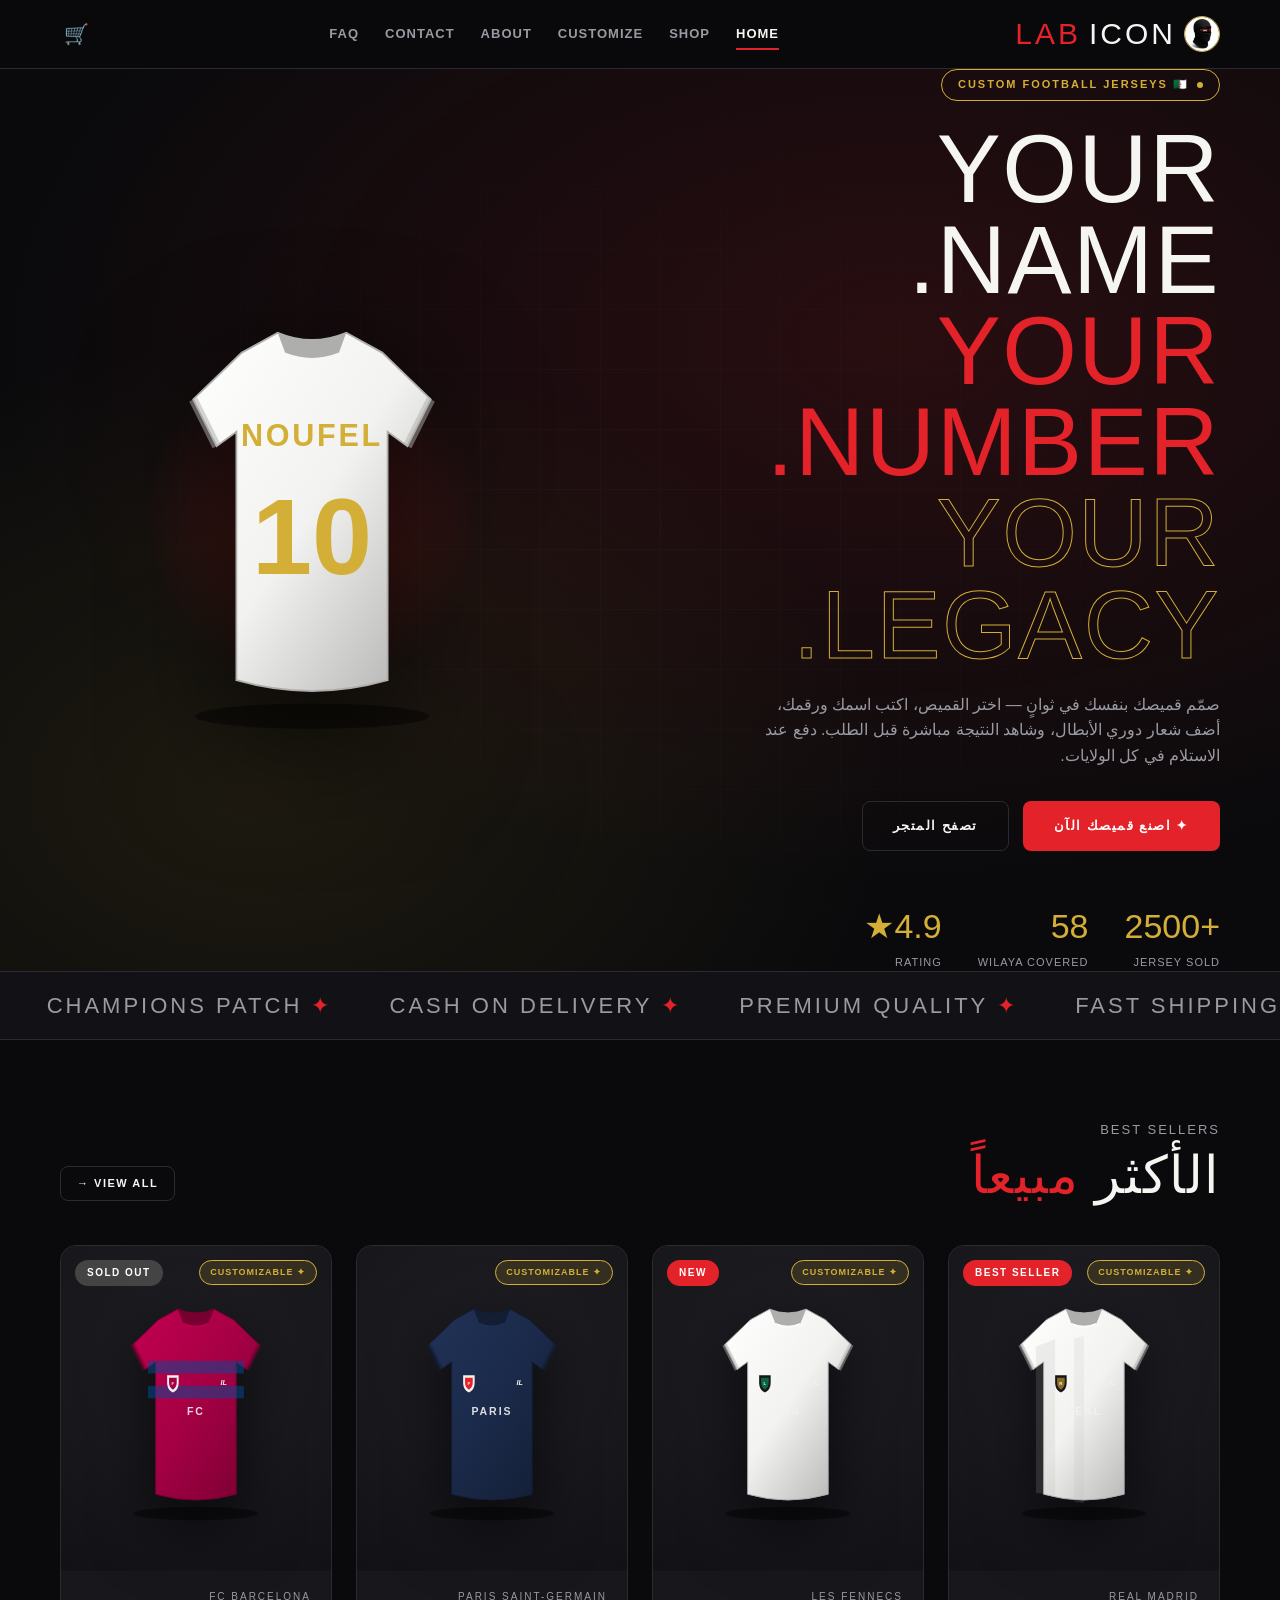
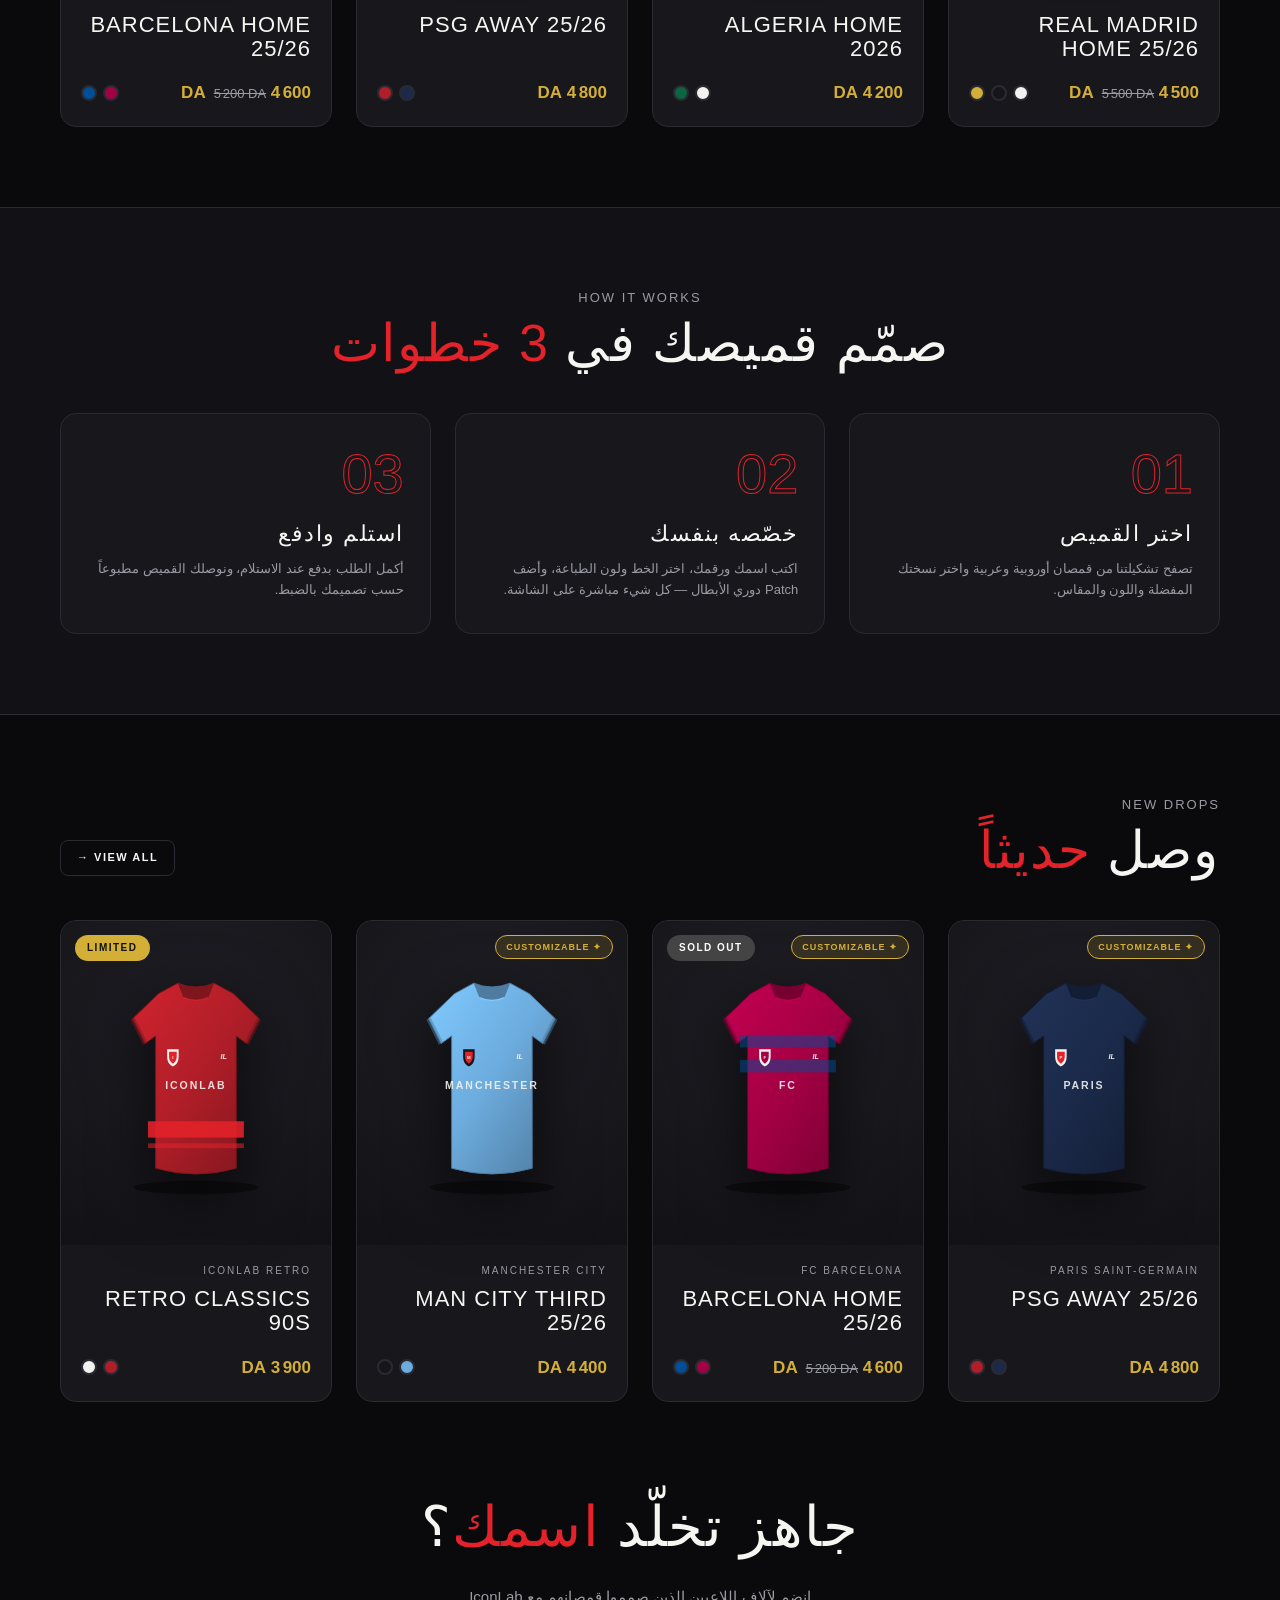
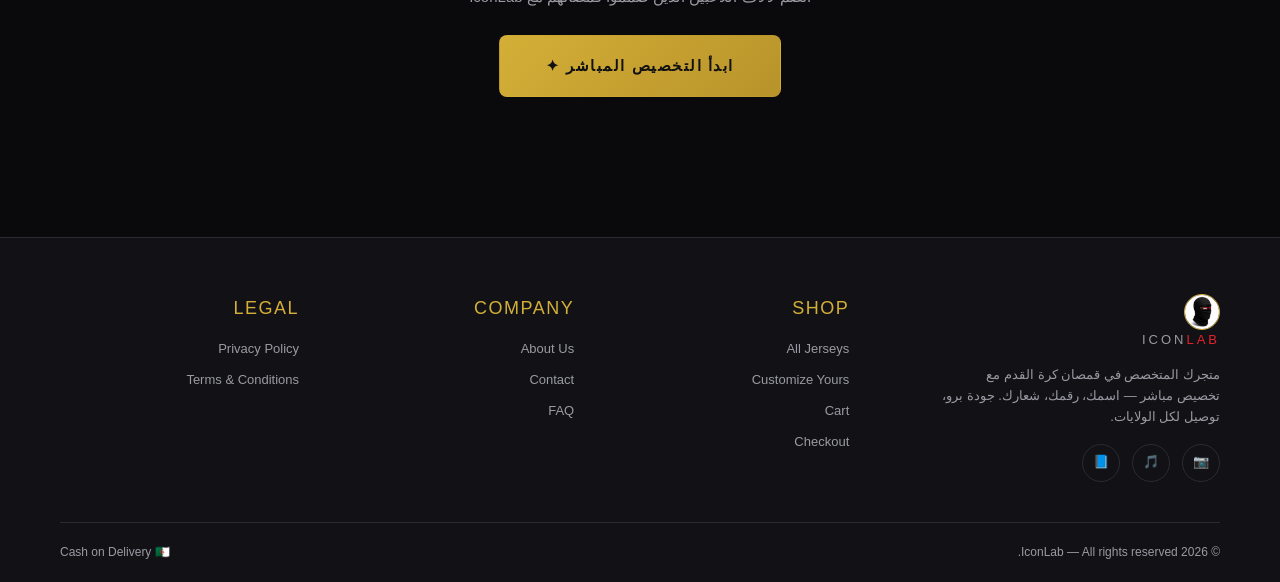
==== commit 16f9d4e9: "feat: load centralized data layer on home page" ====
--- a/index.html
+++ b/index.html
@@ -112,7 +112,9 @@
       </div>
     </section>
   </main>
+  <script src="js/config.js"></script>
   <script src="js/data.js"></script>
+  <script src="js/database.js"></script>
   <script src="js/engine.js"></script>
   <script src="js/pages.js"></script>
 </body>
--- a/css/style.css
+++ b/css/style.css
@@ -4,6 +4,8 @@
   --dark: #121216;
   --card: #17171c;
   --card2: #1e1e24;
+  --dark-2: var(--card2);
+  --border: var(--line);
   --white: #f5f5f2;
   --grey: #9a9aa3;
   --line: #2a2a32;
@@ -24,6 +26,7 @@
 }
 body {
   background: var(--black);
+  overflow-x: hidden;
   color: var(--white);
   font-family: var(--font-body);
   font-size: 15px;
@@ -791,12 +794,145 @@
   color: var(--gold);
 }
 
+/* ---------- STEP WIZARD & QT CUSTOMIZER ---------- */
+.wizard-wrapper {
+  padding: 32px 0 64px;
+}
+.wizard-steps {
+  display: flex;
+  gap: 8px;
+  margin-bottom: 28px;
+  overflow-x: auto;
+  padding-bottom: 6px;
+  border-bottom: 1px solid var(--border);
+}
+.step-btn {
+  background: var(--dark-2);
+  border: 1px solid var(--border);
+  color: var(--grey);
+  padding: 10px 18px;
+  border-radius: var(--radius);
+  font-size: 13px;
+  font-weight: 700;
+  cursor: pointer;
+  display: flex;
+  align-items: center;
+  gap: 8px;
+  white-space: nowrap;
+  transition: all 0.2s;
+}
+.step-btn .num {
+  background: rgba(255, 255, 255, 0.1);
+  width: 22px;
+  height: 22px;
+  border-radius: 50%;
+  display: flex;
+  align-items: center;
+  justify-content: center;
+  font-size: 11px;
+}
+.step-btn:hover {
+  border-color: var(--red);
+  color: #fff;
+}
+.step-btn.active {
+  background: var(--red);
+  border-color: var(--red);
+  color: #fff;
+}
+.step-btn.active .num {
+  background: #fff;
+  color: var(--red);
+  font-weight: 900;
+}
+
+.step-content {
+  display: none;
+}
+.step-content.active {
+  display: block;
+}
+
+.step-actions {
+  display: flex;
+  gap: 12px;
+  margin-top: 24px;
+  justify-content: space-between;
+}
+
+/* Quartier Thaïlande Category List Style */
+.qt-sidebar-layout {
+  display: grid;
+  grid-template-columns: 140px 1fr;
+  gap: 16px;
+  background: var(--dark-2);
+  border: 1px solid var(--border);
+  border-radius: var(--radius);
+  padding: 14px;
+  margin-top: 14px;
+}
+.qt-tabs-v {
+  display: flex;
+  flex-direction: column;
+  gap: 6px;
+  border-left: 1px solid var(--border);
+  padding-left: 10px;
+}
+.v-tab {
+  background: transparent;
+  border: 1px solid transparent;
+  color: var(--grey);
+  padding: 10px 12px;
+  font-size: 12px;
+  font-weight: 800;
+  text-align: right;
+  border-radius: 6px;
+  cursor: pointer;
+  transition: all 0.2s;
+}
+.v-tab:hover {
+  background: rgba(255, 255, 255, 0.05);
+  color: #fff;
+}
+.v-tab.active {
+  background: var(--dark);
+  border-color: var(--gold);
+  color: var(--gold);
+}
+.qt-panel-v .cat-content {
+  display: none;
+}
+.qt-panel-v .cat-content.active {
+  display: block;
+}
+
+.review-specs-box {
+  background: var(--dark-2);
+  border: 1px solid var(--border);
+  border-radius: var(--radius);
+  padding: 18px;
+  margin-bottom: 20px;
+  font-size: 13px;
+  display: flex;
+  flex-direction: column;
+  gap: 8px;
+}
+.review-specs-box .spec-item {
+  display: flex;
+  justify-content: space-between;
+  border-bottom: 1px dashed rgba(255,255,255,0.06);
+  padding-bottom: 6px;
+}
+.review-specs-box .spec-item:last-child {
+  border-bottom: none;
+}
+
 /* ---------- CUSTOMIZER ---------- */
 .custom-layout {
   display: grid;
   grid-template-columns: 1.05fr 0.95fr;
   gap: 36px;
-  padding: 48px 0;
+  padding: 12px 0 48px;
   align-items: start;
 }
 .custom-preview {
@@ -1314,7 +1450,8 @@
   background: var(--card);
   border: 1px solid var(--line);
   border-radius: var(--radius);
-  overflow: hidden;
+  overflow-x: auto;
+  -webkit-overflow-scrolling: touch;
 }
 table {
   width: 100%;
@@ -1539,6 +1676,9 @@
   .nav-links {
     position: fixed;
     inset: 68px 0 auto 0;
+    z-index: 99;
+    max-height: calc(100vh - 68px);
+    overflow-y: auto;
     background: var(--dark);
     flex-direction: column;
     padding: 24px;
@@ -1556,6 +1696,43 @@
   .f-grid2 {
     grid-template-columns: 1fr;
   }
+  .wizard-wrapper {
+    padding-top: 20px;
+  }
+  .wizard-steps {
+    margin-inline: -20px;
+    padding-inline: 20px;
+    scrollbar-width: thin;
+  }
+  .custom-preview {
+    padding: 18px;
+  }
+  .preview-stage {
+    min-height: 300px;
+  }
+  .custom-panel {
+    padding: 20px;
+  }
+  .qt-sidebar-layout {
+    grid-template-columns: 1fr;
+  }
+  .qt-tabs-v {
+    flex-direction: row;
+    overflow-x: auto;
+    border-left: 0;
+    border-bottom: 1px solid var(--line);
+    padding: 0 0 10px;
+  }
+  .v-tab {
+    white-space: nowrap;
+  }
+  .step-actions {
+    flex-direction: column;
+  }
+  .step-actions .btn,
+  .p-actions .btn {
+    width: 100%;
+  }
   .footer-grid {
     grid-template-columns: 1fr;
   }
